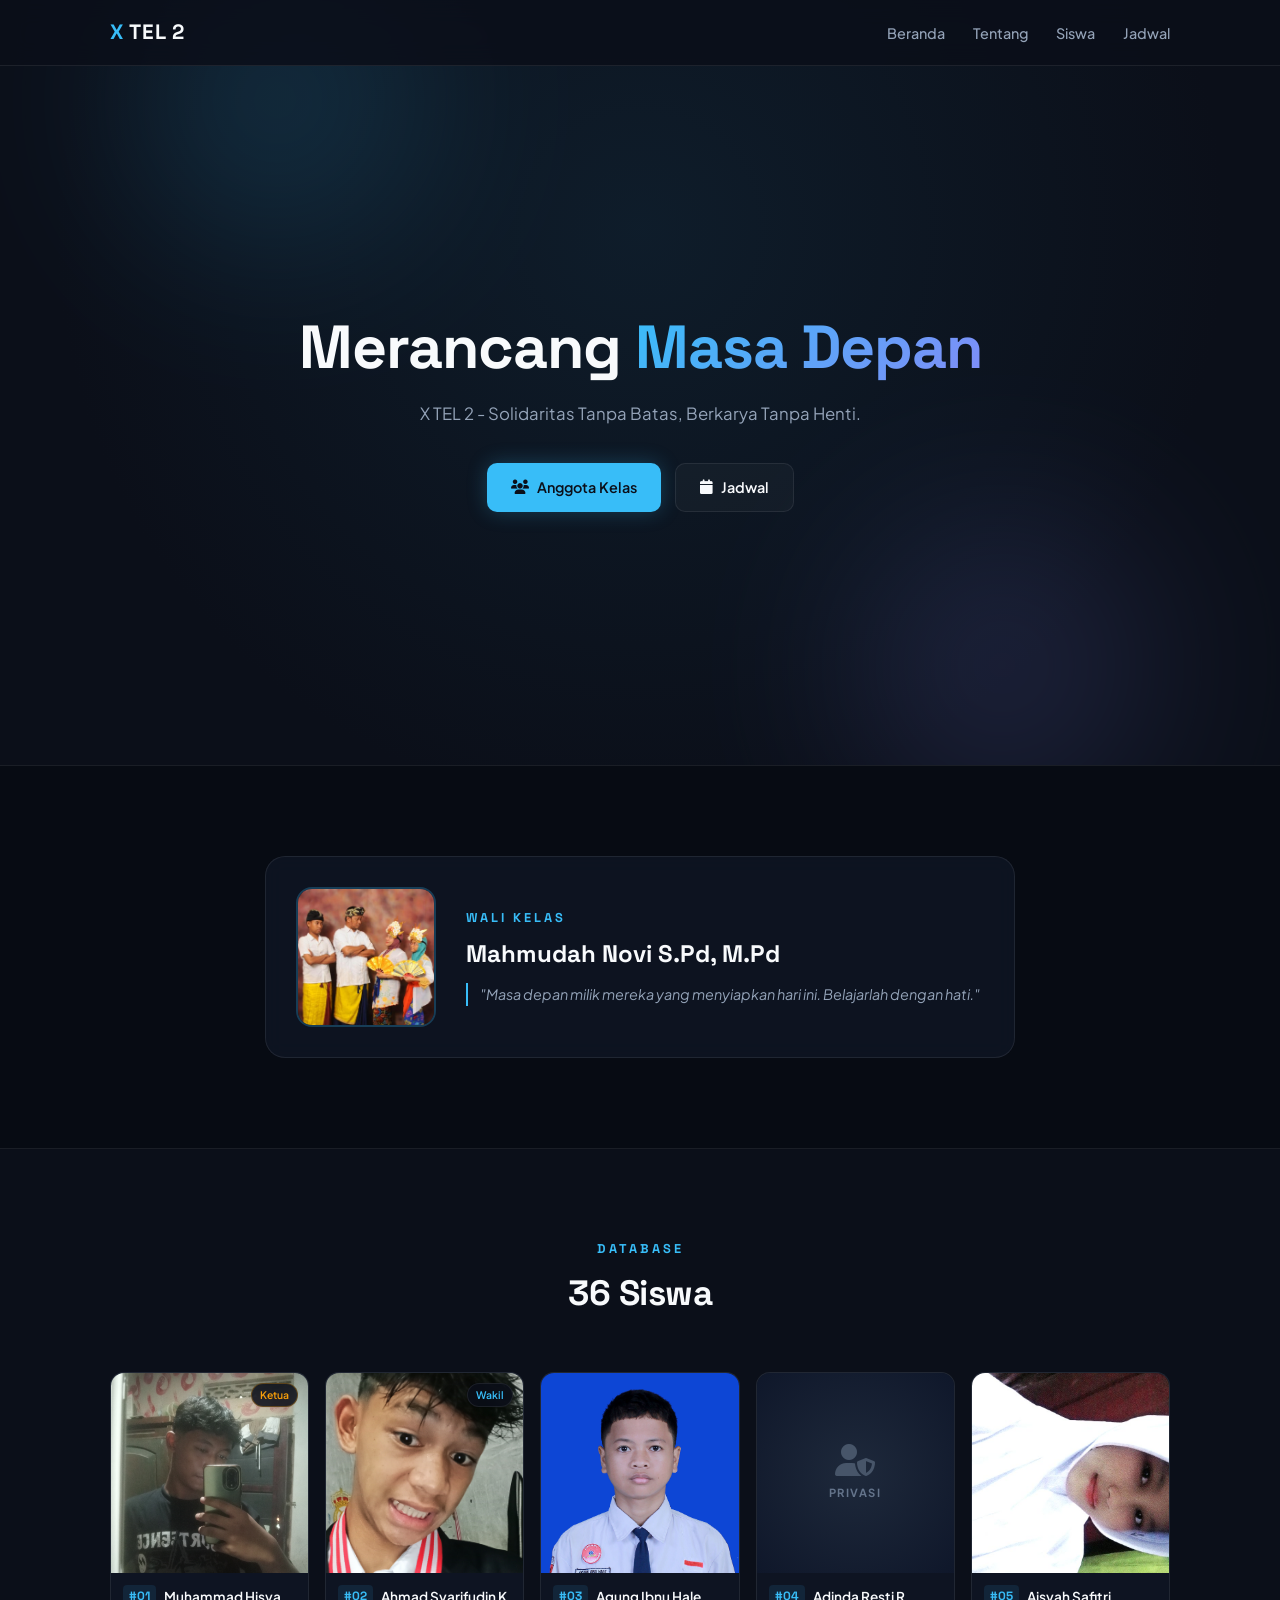
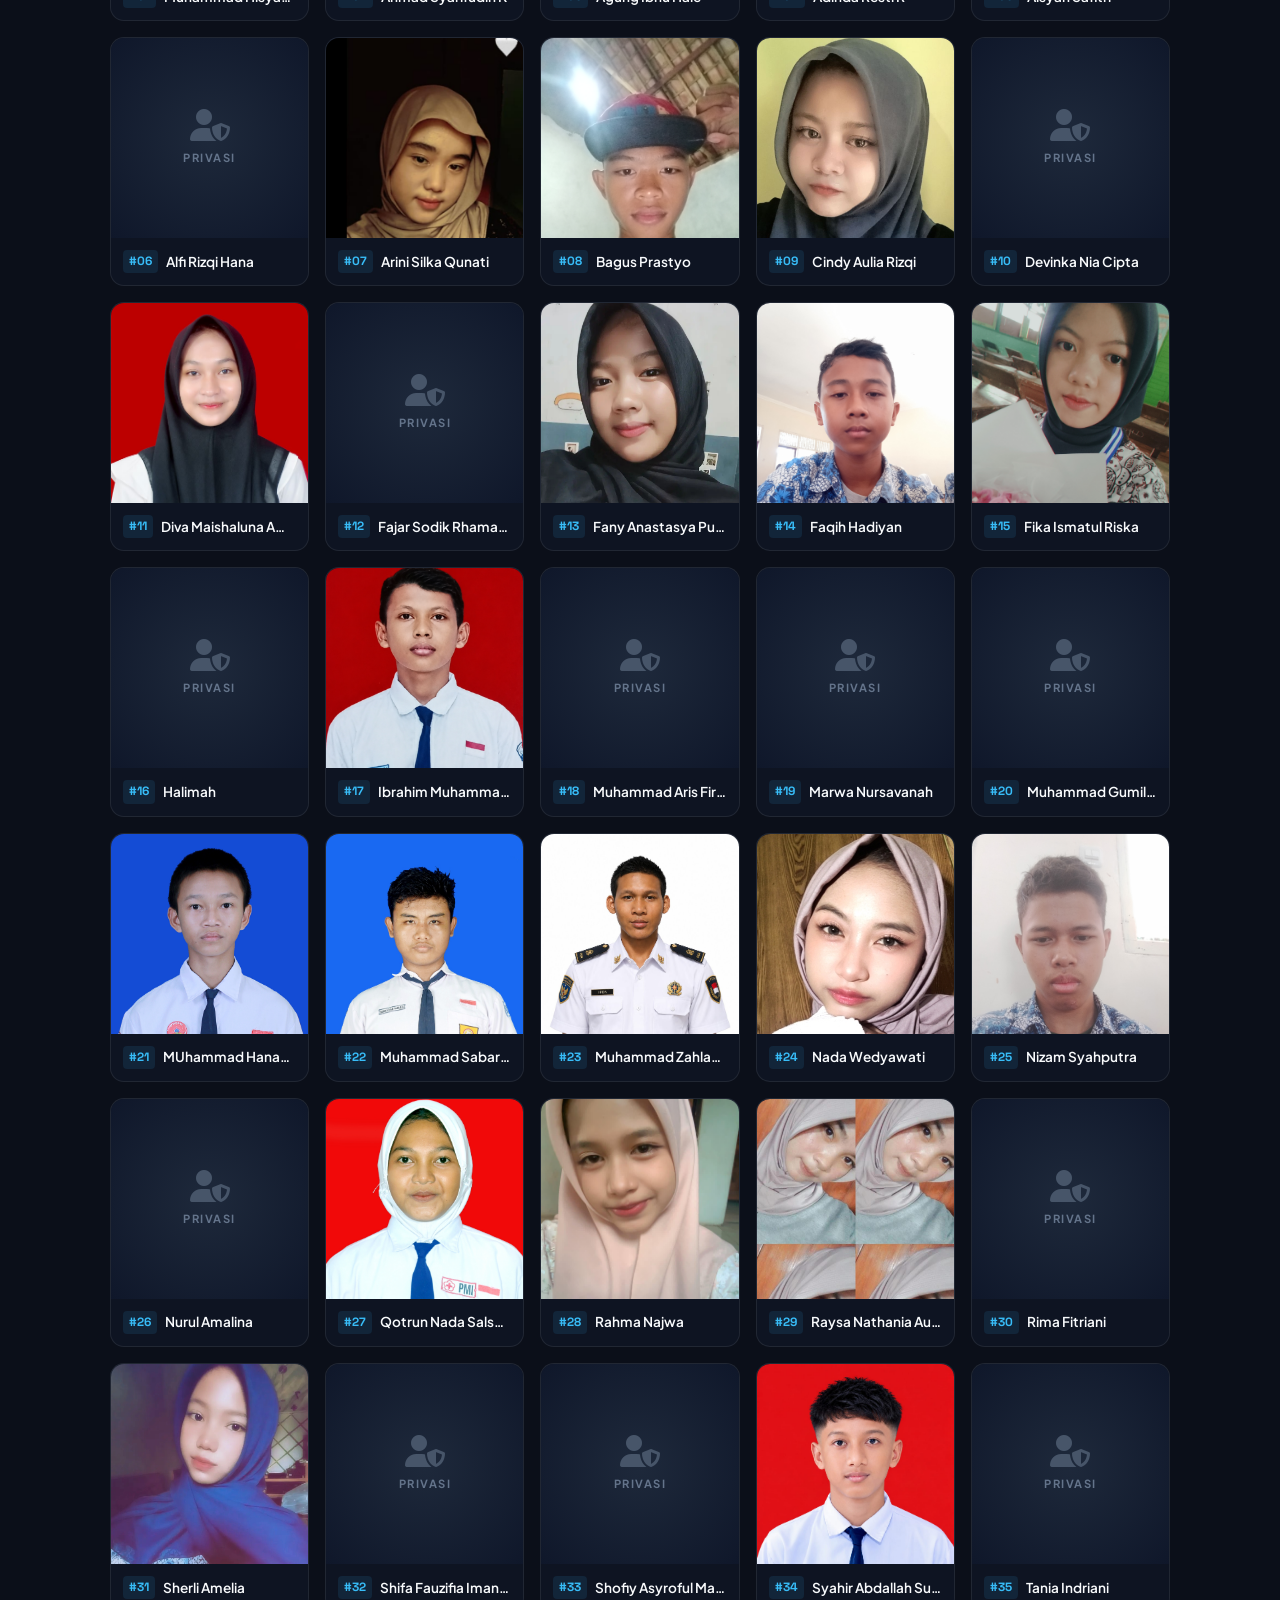
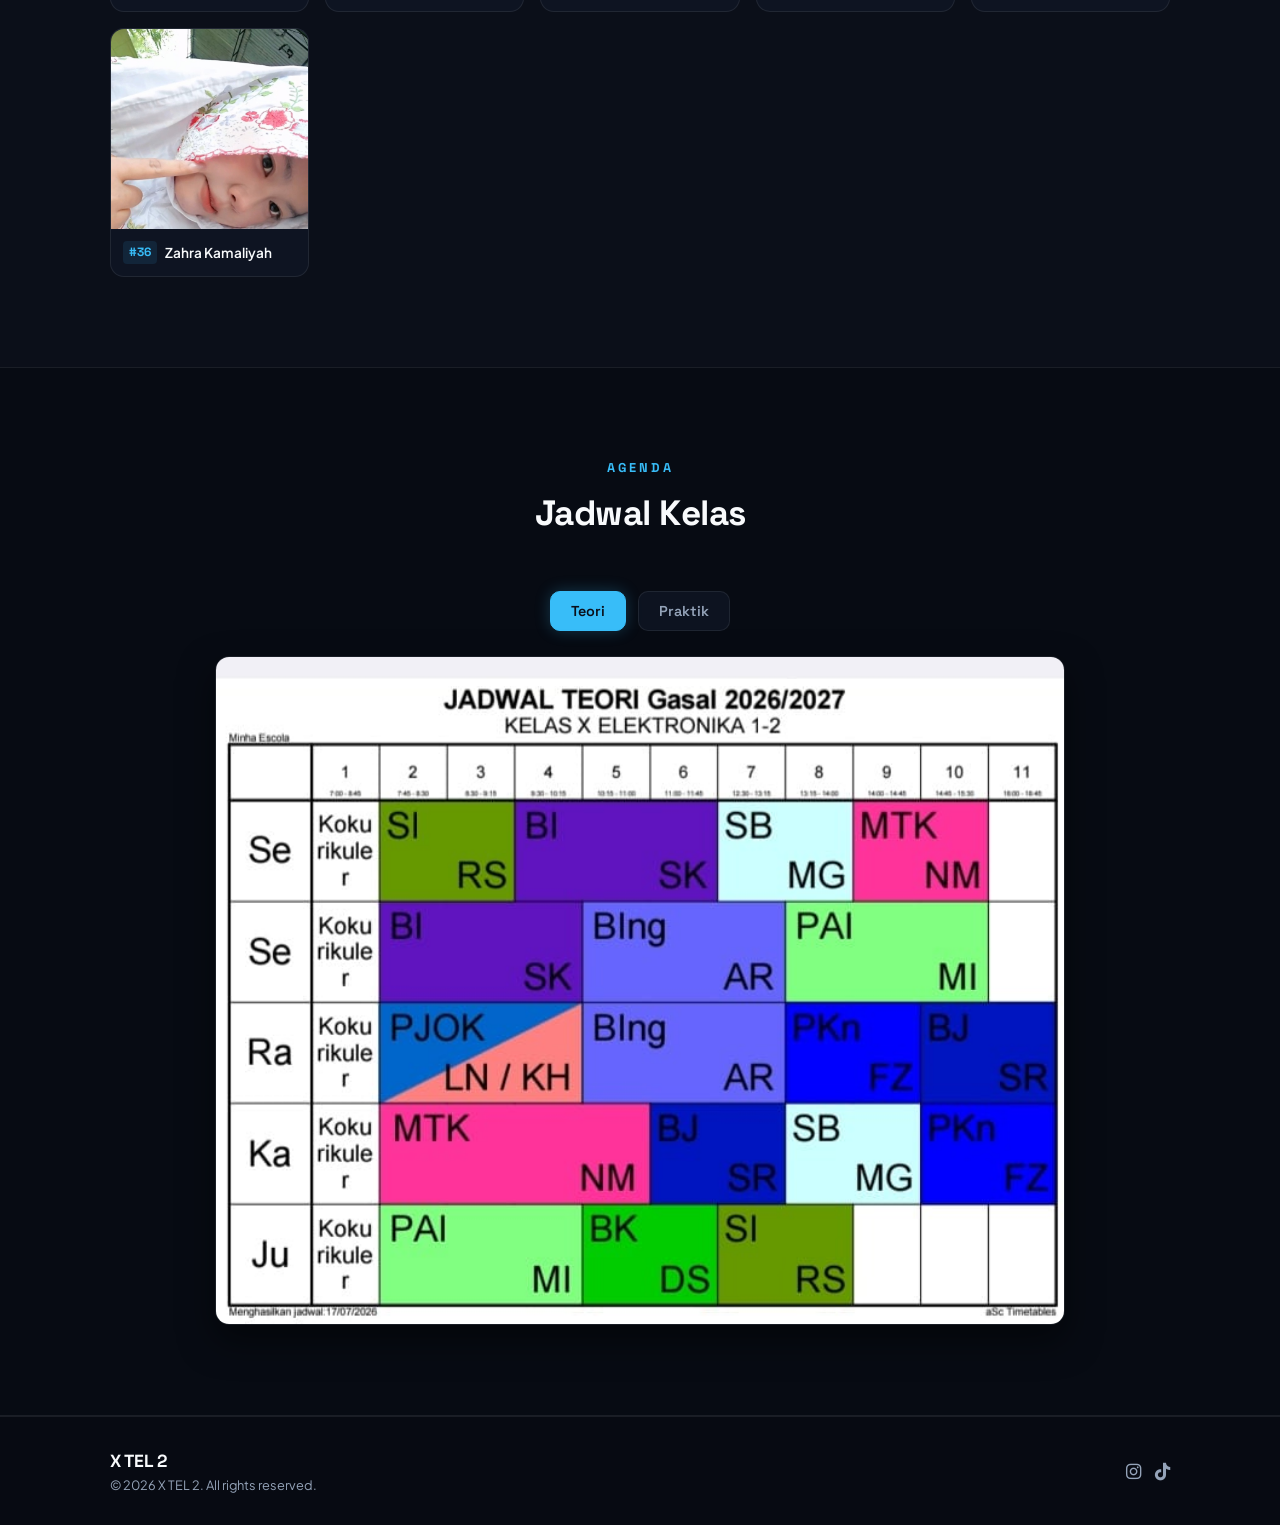
==== v2.html @ 26520047 "Add files via upload" ====
<!DOCTYPE html>
<html lang="id">
<head>
    <meta charset="UTF-8">
    <meta name="viewport" content="width=device-width, initial-scale=1.0">
    <title>X TEL 2 — Minimalist & Modern</title>
    
    <!-- Google Fonts -->
    <link rel="preconnect" href="https://fonts.googleapis.com">
    <link rel="preconnect" href="https://fonts.gstatic.com" crossorigin>
    <link href="https://fonts.googleapis.com/css2?family=Plus+Jakarta+Sans:wght@300;400;600;700&family=Space+Grotesk:wght@500;700&display=swap" rel="stylesheet">
    
    <!-- Font Awesome -->
    <link rel="stylesheet" href="https://cdnjs.cloudflare.com/ajax/libs/font-awesome/6.4.0/css/all.min.css">
    
    <link rel="stylesheet" href="style.css">
</head>
<body>

<!-- NAVBAR -->
<nav class="navbar">
    <div class="nav-container">
        <!-- Menggunakan tag span/div dengan id agar tidak bentrok dengan navigasi URL -->
        <div id="logoWish" class="nav-logo" style="cursor: pointer; display: inline-block;">
            <span class="logo-accent">X</span> TEL 2
        </div>
        <ul class="nav-menu">
            <li><a href="#home">Beranda</a></li>
            <li><a href="#about">Tentang</a></li>
            <li><a href="#students">Siswa</a></li>
            <li><a href="#schedule">Jadwal</a></li>
        </ul>
        <div class="hamburger">
            <span class="bar"></span>
            <span class="bar"></span>
            <span class="bar"></span>
        </div>
    </div>
</nav>

    <!-- HERO SECTION -->
<section id="home" class="hero">
    <!-- Elemen Bola Glow Background -->
    <div class="bg-glow glow-1"></div>
    <div class="bg-glow glow-2"></div>

    <div class="hero-content">
        <h1 class="hero-title">Merancang <span class="gradient-text">Masa Depan</span></h1>
        <p class="hero-subtitle">X TEL 2 - Solidaritas Tanpa Batas, Berkarya Tanpa Henti.</p>
        
        <div class="hero-buttons">
            <a href="#students" class="btn btn-primary"><i class="fa-solid fa-users"></i> Anggota Kelas</a>
            <a href="#schedule" class="btn btn-outline"><i class="fa-solid fa-calendar"></i> Jadwal</a>
        </div>
    </div>
</section>

    <!-- TENTANG / WALI KELAS -->
    <section id="about" class="section dark-bg">
        <div class="container">
            <div class="teacher-card minimalist">
                <div class="teacher-img">
                    <img src="bumah.jpg" alt="Wali Kelas">
                </div>
                <div class="teacher-info">
                    <span class="sub-title">Wali Kelas</span>
                    <h3>Mahmudah Novi S.Pd, M.Pd</h3>
                    <p class="teacher-quote">"Masa depan milik mereka yang menyiapkan hari ini. Belajarlah dengan hati."</p>
                </div>
            </div>
        </div>
    </section>

    <!-- ANGGOTA SISWA -->
    <section id="students" class="section">
        <div class="container">
            <div class="section-header">
                <span class="sub-title">Database</span>
                <h2 class="main-title">36 Siswa</h2>
            </div>

            <div class="students-grid">
                <!-- SISWA 01 -->
                <div class="student-card">
                    <div class="student-img-box">
                        <img src="21.jpg" alt="Muhammad Hisyam Arza">
                        <span class="role-tag leader">Ketua</span>
                    </div>
                    <div class="student-details">
                        <span class="student-no">#01</span>
                        <h4>Muhammad Hisyam Arza</h4>
                    </div>
                </div>

                <!-- SISWA 02 -->
                <div class="student-card">
                    <div class="student-img-box">
                        <img src="3.jpg" alt="Ahmad Syarifudin">
                        <span class="role-tag">Wakil</span>
                    </div>
                    <div class="student-details">
                        <span class="student-no">#02</span>
                        <h4>Ahmad Syarifudin K</h4>
                    </div>
                </div>

                <!-- SISWA 03 s/d 36 (Dibuat Lengkap untuk Kamu Tinggal Edit Nama/Foto) -->
                <div class="student-card"><div class="student-img-box"><img src="2.jpg" alt="Agung Ibnu Hale"></div><div class="student-details"><span class="student-no">#03</span><h4>Agung Ibnu Hale</h4></div></div>
                <div class="student-card"><div class="student-img-box privacy-box"><i class="fa-solid fa-user-shield privacy-icon"></i><span>PRIVASI</span></div><div class="student-details"><span class="student-no">#04</span><h4>Adinda Resti R</h4></div></div>
                <div class="student-card"><div class="student-img-box"><img src="4.jpg" alt="Siswa"></div><div class="student-details"><span class="student-no">#05</span><h4>Aisyah Safitri</h4></div></div>
                <div class="student-card"><div class="student-img-box privacy-box"><i class="fa-solid fa-user-shield privacy-icon"></i><span>PRIVASI</span></div><div class="student-details"><span class="student-no">#06</span><h4>Alfi Rizqi Hana</h4></div></div>
                <div class="student-card"><div class="student-img-box"><img src="6.jpg" alt="Siswa"></div><div class="student-details"><span class="student-no">#07</span><h4>Arini Silka Qunati</h4></div></div>
                <div class="student-card"><div class="student-img-box"><img src="7.jpg" alt="Siswa"></div><div class="student-details"><span class="student-no">#08</span><h4>Bagus Prastyo</h4></div></div>
                <div class="student-card"><div class="student-img-box"><img src="8.jpg" alt="Siswa"></div><div class="student-details"><span class="student-no">#09</span><h4>Cindy Aulia Rizqi</h4></div></div>
                <div class="student-card"><div class="student-img-box privacy-box"><i class="fa-solid fa-user-shield privacy-icon"></i><span>PRIVASI</span></div><div class="student-details"><span class="student-no">#10</span><h4>Devinka Nia Cipta</h4></div></div>
                
                <div class="student-card"><div class="student-img-box"><img src="10.jpg" alt="Siswa"></div><div class="student-details"><span class="student-no">#11</span><h4>Diva Maishaluna Amasi</h4></div></div>
                <div class="student-card"><div class="student-img-box privacy-box"><i class="fa-solid fa-user-shield privacy-icon"></i><span>PRIVASI</span></div><div class="student-details"><span class="student-no">#12</span><h4>Fajar Sodik Rhamadhani</h4></div></div>
                <div class="student-card"><div class="student-img-box"><img src="12.jpg" alt="Siswa"></div><div class="student-details"><span class="student-no">#13</span><h4>Fany Anastasya Putri</h4></div></div>
                <div class="student-card"><div class="student-img-box"><img src="13.jpg" alt="Siswa"></div><div class="student-details"><span class="student-no">#14</span><h4>Faqih Hadiyan</h4></div></div>
                <div class="student-card"><div class="student-img-box"><img src="14.jpg" alt="Siswa"></div><div class="student-details"><span class="student-no">#15</span><h4>Fika Ismatul Riska</h4></div></div>
                <div class="student-card"><div class="student-img-box privacy-box"><i class="fa-solid fa-user-shield privacy-icon"></i><span>PRIVASI</span></div><div class="student-details"><span class="student-no">#16</span><h4>Halimah</h4></div></div>
                <div class="student-card"><div class="student-img-box"><img src="16.png" alt="Siswa"></div><div class="student-details"><span class="student-no">#17</span><h4>Ibrahim Muhammad Attamimi</h4></div></div>
                <div class="student-card"><div class="student-img-box privacy-box"><i class="fa-solid fa-user-shield privacy-icon"></i><span>PRIVASI</span></div><div class="student-details"><span class="student-no">#18</span><h4>Muhammad Aris Firmansyah</h4></div></div>
                <div class="student-card"><div class="student-img-box privacy-box"><i class="fa-solid fa-user-shield privacy-icon"></i><span>PRIVASI</span></div><div class="student-details"><span class="student-no">#19</span><h4>Marwa Nursavanah</h4></div></div>
                <div class="student-card"><div class="student-img-box privacy-box"><i class="fa-solid fa-user-shield privacy-icon"></i><span>PRIVASI</span></div><div class="student-details"><span class="student-no">#20</span><h4>Muhammad Gumilang Alkhadavi</h4></div></div>

                <div class="student-card"><div class="student-img-box"><img src="20.jpg" alt="Siswa"></div><div class="student-details"><span class="student-no">#21</span><h4>MUhammad Hanan Firdaus</h4></div></div>
                <div class="student-card"><div class="student-img-box"><img src="22.jpg" alt="Siswa"></div><div class="student-details"><span class="student-no">#22</span><h4>Muhammad Sabar Firmansyah</h4></div></div>
                <div class="student-card"><div class="student-img-box"><img src="23.jpg" alt="Siswa"></div><div class="student-details"><span class="student-no">#23</span><h4>Muhammad Zahlan Fairuz Akrom</h4></div></div>
                <div class="student-card"><div class="student-img-box"><img src="24.jpg" alt="Siswa"></div><div class="student-details"><span class="student-no">#24</span><h4>Nada Wedyawati</h4></div></div>
                <div class="student-card"><div class="student-img-box"><img src="25.jpg" alt="Siswa"></div><div class="student-details"><span class="student-no">#25</span><h4>Nizam Syahputra</h4></div></div>
                <div class="student-card"><div class="student-img-box privacy-box"><i class="fa-solid fa-user-shield privacy-icon"></i><span>PRIVASI</span></div><div class="student-details"><span class="student-no">#26</span><h4>Nurul Amalina</h4></div></div>
                <div class="student-card"><div class="student-img-box"><img src="27.jpg" alt="Siswa"></div><div class="student-details"><span class="student-no">#27</span><h4>Qotrun Nada Salsabila</h4></div></div>
                <div class="student-card"><div class="student-img-box"><img src="28.jpg" alt="Siswa"></div><div class="student-details"><span class="student-no">#28</span><h4>Rahma Najwa</h4></div></div>
                <div class="student-card"><div class="student-img-box"><img src="29.jpg" alt="Siswa"></div><div class="student-details"><span class="student-no">#29</span><h4>Raysa Nathania Aurora</h4></div></div>
                <div class="student-card"><div class="student-img-box privacy-box"><i class="fa-solid fa-user-shield privacy-icon"></i><span>PRIVASI</span></div><div class="student-details"><span class="student-no">#30</span><h4>Rima Fitriani</h4></div></div>

                <div class="student-card"><div class="student-img-box"><img src="31.jpg" alt="Siswa"></div><div class="student-details"><span class="student-no">#31</span><h4>Sherli Amelia</h4></div></div>
                <div class="student-card"><div class="student-img-box privacy-box"><i class="fa-solid fa-user-shield privacy-icon"></i><span>PRIVASI</span></div><div class="student-details"><span class="student-no">#32</span><h4>Shifa Fauzifia Imanda</h4></div></div>
                <div class="student-card"><div class="student-img-box privacy-box"><i class="fa-solid fa-user-shield privacy-icon"></i><span>PRIVASI</span></div><div class="student-details"><span class="student-no">#33</span><h4>Shofiy Asyroful Maulana</h4></div></div>
                <div class="student-card"><div class="student-img-box"><img src="34.jpg" alt="Siswa"></div><div class="student-details"><span class="student-no">#34</span><h4>Syahir Abdallah Surur</h4></div></div>
                <div class="student-card"><div class="student-img-box privacy-box"><i class="fa-solid fa-user-shield privacy-icon"></i><span>PRIVASI</span></div><div class="student-details"><span class="student-no">#35</span><h4>Tania Indriani</h4></div></div>
                <div class="student-card"><div class="student-img-box"><img src="36.jpg" alt="Siswa"></div><div class="student-details"><span class="student-no">#36</span><h4>Zahra Kamaliyah</h4></div></div>

            </div>
        </div>
    </section>

    <!-- JADWAL PELAJARAN (GAMBAR) -->
    <section id="schedule" class="section dark-bg">
        <div class="container">
            <div class="section-header">
                <span class="sub-title">Agenda</span>
                <h2 class="main-title">Jadwal Kelas</h2>
            </div>

            <!-- Tab Tombol -->
            <div class="schedule-tabs">
                <button class="tab-btn active" onclick="openSchedule(event, 'teori')">Teori</button>
                <button class="tab-btn" onclick="openSchedule(event, 'praktik')">Praktik</button>
            </div>

            <!-- Isi Jadwal Gambar -->
            <div class="schedule-content">
                <div id="teori" class="tab-content active">
                    <img src="teori.jpg" alt="Jadwal Teori" class="schedule-img">
                </div>
                <div id="praktik" class="tab-content">
                    <img src="praktik.jpg" alt="Jadwal Praktik" class="schedule-img">
                </div>
            </div>
        </div>
    </section>

    <!-- FOOTER -->
    <footer class="footer">
        <div class="container footer-content">
            <div class="footer-brand">
                <h3>X TEL 2</h3>
                <p>© 2026 X TEL 2. All rights reserved.</p>
            </div>
            <div class="footer-socials">
                <a href="#"><i class="fa-brands fa-instagram"></i></a>
                <a href="#"><i class="fa-brands fa-tiktok"></i></a>
            </div>
        </div>
    </footer>

    <!-- MODAL FOTO -->
    <div id="imageModal" class="modal">
        <span class="modal-close">&times;</span>
        <img class="modal-content" id="imgFull">
        <div id="modalCaption"></div>
    </div>

    <script src="script.js"></script>
</body>
</html>
---- style.css ----
/* ==========================================
   1. RESET & VARIABLE SYSTEM (MINIMALIST DARK)
   ========================================== */
:root {
    --bg-dark: #0b0f19;
    --bg-card: rgba(17, 24, 39, 0.7);
    --bg-card-hover: rgba(30, 41, 59, 0.85);
    --primary: #38bdf8;
    --primary-glow: rgba(56, 189, 248, 0.25);
    --accent: #818cf8;
    --gold: #f59e0b;
    --text-main: #f8fafc;
    --text-sub: #94a3b8;
    --border: rgba(255, 255, 255, 0.08);
    --border-hover: rgba(56, 189, 248, 0.3);
    --font-heading: 'Space Grotesk', sans-serif;
    --font-body: 'Plus Jakarta Sans', sans-serif;
    --transition: all 0.3s cubic-bezier(0.4, 0, 0.2, 1);
}

* {
    margin: 0;
    padding: 0;
    box-sizing: border-box;
    scroll-behavior: smooth;
}

body {
    background-color: var(--bg-dark);
    color: var(--text-main);
    font-family: var(--font-body);
    line-height: 1.6;
    overflow-x: hidden;
}

/* Custom Scrollbar */
::-webkit-scrollbar {
    width: 6px;
}
::-webkit-scrollbar-track {
    background: var(--bg-dark);
}
::-webkit-scrollbar-thumb {
    background: #1e293b;
    border-radius: 3px;
}
::-webkit-scrollbar-thumb:hover {
    background: var(--primary);
}

.container {
    max-width: 1100px;
    margin: 0 auto;
    padding: 0 20px;
}

.section {
    padding: 90px 0;
    position: relative;
}

.dark-bg {
    background-color: rgba(5, 8, 15, 0.5);
    border-top: 1px solid var(--border);
    border-bottom: 1px solid var(--border);
}

/* Header Section */
.section-header {
    text-align: center;
    margin-bottom: 50px;
}

.sub-title {
    font-family: var(--font-heading);
    font-size: 0.8rem;
    font-weight: 700;
    letter-spacing: 3px;
    color: var(--primary);
    text-transform: uppercase;
    display: block;
    margin-bottom: 6px;
}

.main-title {
    font-family: var(--font-heading);
    font-size: 2.2rem;
    font-weight: 700;
    color: var(--text-main);
    letter-spacing: -0.5px;
}

/* ==========================================
   2. NAVBAR
   ========================================== */
.navbar {
    position: fixed;
    top: 0;
    left: 0;
    width: 100%;
    z-index: 1000;
    background: rgba(11, 15, 25, 0.85);
    backdrop-filter: blur(12px);
    -webkit-backdrop-filter: blur(12px);
    border-bottom: 1px solid var(--border);
    transition: var(--transition);
}

.nav-container {
    max-width: 1100px;
    margin: 0 auto;
    padding: 16px 20px;
    display: flex;
    justify-content: space-between;
    align-items: center;
}

.nav-logo {
    font-family: var(--font-heading);
    font-size: 1.3rem;
    font-weight: 700;
    color: var(--text-main);
    text-decoration: none;
    letter-spacing: 1px;
}

.logo-accent {
    color: var(--primary);
}

.nav-menu {
    display: flex;
    list-style: none;
    gap: 28px;
}

.nav-menu a {
    color: var(--text-sub);
    text-decoration: none;
    font-size: 0.9rem;
    font-weight: 500;
    transition: var(--transition);
}

.nav-menu a:hover {
    color: var(--primary);
}

.hamburger {
    display: none;
    cursor: pointer;
}

.bar {
    display: block;
    width: 22px;
    height: 2px;
    margin: 5px auto;
    transition: var(--transition);
    background-color: var(--text-main);
    border-radius: 2px;
}

/* ==========================================
   3. HERO SECTION
   ========================================== */
.hero {
    min-height: 85vh;
    display: flex;
    align-items: center;
    justify-content: center;
    padding: 120px 20px 60px;
    background: radial-gradient(circle at 50% 30%, rgba(56, 189, 248, 0.08) 0%, rgba(11, 15, 25, 1) 70%);
}

.hero-content {
    max-width: 750px;
    text-align: center;
}

.hero-title {
    font-family: var(--font-heading);
    font-size: clamp(2.2rem, 5vw, 3.8rem);
    font-weight: 700;
    line-height: 1.15;
    margin-bottom: 18px;
    letter-spacing: -1px;
}

.gradient-text {
    background: linear-gradient(135deg, var(--primary) 0%, var(--accent) 100%);
    -webkit-background-clip: text;
    -webkit-text-fill-color: transparent;
}

.hero-subtitle {
    font-size: 1.05rem;
    color: var(--text-sub);
    margin-bottom: 35px;
    font-weight: 400;
}

.hero-buttons {
    display: flex;
    gap: 14px;
    justify-content: center;
}

.btn {
    padding: 12px 24px;
    border-radius: 10px;
    font-weight: 600;
    font-size: 0.9rem;
    text-decoration: none;
    display: inline-flex;
    align-items: center;
    gap: 8px;
    transition: var(--transition);
}

.btn-primary {
    background: var(--primary);
    color: #0b0f19;
    box-shadow: 0 0 20px var(--primary-glow);
}

.btn-primary:hover {
    transform: translateY(-2px);
    box-shadow: 0 0 28px var(--primary-glow);
}

.btn-outline {
    background: rgba(255, 255, 255, 0.03);
    color: var(--text-main);
    border: 1px solid var(--border);
}

.btn-outline:hover {
    background: rgba(255, 255, 255, 0.08);
    border-color: rgba(255, 255, 255, 0.2);
    transform: translateY(-2px);
}

/* ==========================================
   4. WALI KELAS CARD
   ========================================== */
.teacher-card.minimalist {
    background: var(--bg-card);
    border: 1px solid var(--border);
    border-radius: 20px;
    padding: 30px;
    display: flex;
    align-items: center;
    gap: 30px;
    max-width: 750px;
    margin: 0 auto;
    backdrop-filter: blur(10px);
}

.teacher-img {
    width: 140px;
    height: 140px;
    border-radius: 16px;
    overflow: hidden;
    flex-shrink: 0;
    border: 2px solid var(--primary-glow);
}

.teacher-img img {
    width: 100%;
    height: 100%;
    object-fit: cover;
    object-position: center top;
}

.teacher-info h3 {
    font-family: var(--font-heading);
    font-size: 1.5rem;
    margin: 4px 0 10px;
}

.teacher-quote {
    font-style: italic;
    color: var(--text-sub);
    font-size: 0.9rem;
    border-left: 2px solid var(--primary);
    padding-left: 12px;
}

/* ==========================================
   5. DATABASE SISWA (FOKUS WAJAH AUTOMATIS)
   ========================================== */
.students-grid {
    display: grid;
    grid-template-columns: repeat(auto-fill, minmax(180px, 1fr));
    gap: 16px;
}

.student-card {
    background: var(--bg-card);
    border: 1px solid var(--border);
    border-radius: 14px;
    overflow: hidden;
    transition: var(--transition);
}

.student-card:hover {
    transform: translateY(-4px);
    border-color: var(--border-hover);
    background: var(--bg-card-hover);
    box-shadow: 0 10px 25px rgba(0, 0, 0, 0.4);
}

.student-img-box {
    width: 100%;
    height: 200px;
    position: relative;
    background: #111726;
    overflow: hidden;
}

/* Deteksi/Fokus Wajah Otomatis (Trik CSS Position) */
.student-img-box img {
    width: 100%;
    height: 100%;
    object-fit: cover;
    object-position: center 20%; /* Memfokuskan potongan ke area wajah/kepala */
    transition: transform 0.4s ease;
    cursor: pointer;
}

.student-card:hover .student-img-box img {
    transform: scale(1.05);
}

/* Mode Privasi */
.student-img-box.privacy-box {
    display: flex;
    flex-direction: column;
    align-items: center;
    justify-content: center;
    gap: 8px;
    background: radial-gradient(circle, #1e293b 0%, #0f172a 100%);
    color: var(--text-sub);
}

.student-img-box.privacy-box i {
    font-size: 2rem;
    color: #475569;
}

.student-img-box.privacy-box span {
    font-size: 0.7rem;
    font-weight: 700;
    letter-spacing: 1.5px;
    color: #64748b;
}

/* Role Tag */
.role-tag {
    position: absolute;
    top: 10px;
    right: 10px;
    background: rgba(11, 15, 25, 0.85);
    border: 1px solid var(--border);
    backdrop-filter: blur(6px);
    padding: 3px 8px;
    border-radius: 12px;
    font-size: 0.65rem;
    font-weight: 600;
    color: var(--primary);
}

.role-tag.leader {
    color: var(--gold);
    border-color: rgba(245, 158, 11, 0.3);
}

.student-details {
    padding: 12px;
    display: flex;
    align-items: center;
    gap: 8px;
}

.student-no {
    font-family: var(--font-heading);
    font-size: 0.75rem;
    font-weight: 700;
    color: var(--primary);
    background: rgba(56, 189, 248, 0.1);
    padding: 2px 6px;
    border-radius: 4px;
}

.student-details h4 {
    font-size: 0.85rem;
    font-weight: 600;
    color: var(--text-main);
    white-space: nowrap;
    overflow: hidden;
    text-overflow: ellipsis;
}

/* ==========================================
   6. JADWAL KELAS (REVISI FOTO HARI/PELAJARAN)
   ========================================== */
.schedule-tabs {
    display: flex;
    justify-content: center;
    gap: 12px;
    margin-bottom: 25px;
}

.tab-btn {
    background: var(--bg-card);
    border: 1px solid var(--border);
    color: var(--text-sub);
    padding: 10px 20px;
    border-radius: 10px;
    font-family: var(--font-heading);
    font-weight: 600;
    font-size: 0.9rem;
    cursor: pointer;
    transition: var(--transition);
}

.tab-btn:hover, .tab-btn.active {
    background: var(--primary);
    color: #0b0f19;
    border-color: var(--primary);
    box-shadow: 0 0 15px var(--primary-glow);
}

.tab-content {
    display: none;
    justify-content: center;
}

.tab-content.active {
    display: flex;
}

/* Gambar Jadwal Responsif & Rapi */
.schedule-img {
    width: 100%;
    max-width: 850px;
    border-radius: 14px;
    border: 1px solid var(--border);
    box-shadow: 0 15px 35px rgba(0, 0, 0, 0.5);
    cursor: pointer;
    transition: transform 0.3s ease;
    object-fit: contain;
}

.schedule-img:hover {
    transform: scale(1.01);
}

/* ==========================================
   7. FOOTER
   ========================================== */
.footer {
    padding: 30px 0;
    border-top: 1px solid var(--border);
    background: #070a12;
}

.footer-content {
    display: flex;
    justify-content: space-between;
    align-items: center;
    flex-wrap: wrap;
    gap: 15px;
}

.footer-brand h3 {
    font-family: var(--font-heading);
    color: var(--text-main);
    font-size: 1.1rem;
}

.footer-brand p {
    font-size: 0.8rem;
    color: var(--text-sub);
}

.footer-socials {
    display: flex;
    gap: 14px;
}

.footer-socials a {
    color: var(--text-sub);
    font-size: 1.1rem;
    transition: var(--transition);
}

.footer-socials a:hover {
    color: var(--primary);
}

/* ==========================================
   8. MODAL / LIGHTBOX POPUP (APP-STYLE SMOOTH ZOOM)
   ========================================== */
.modal {
    display: flex; /* Gunakan flex secara default tapi kontrol via opacity & pointer-events */
    position: fixed;
    z-index: 2000;
    left: 0;
    top: 0;
    width: 100%;
    height: 100%;
    background-color: rgba(11, 15, 25, 0);
    backdrop-filter: blur(0px);
    -webkit-backdrop-filter: blur(0px);
    align-items: center;
    justify-content: center;
    flex-direction: column;
    opacity: 0;
    pointer-events: none; /* Biar gak menghalangi klik pas tersembunyi */
    transition: background-color 0.4s cubic-bezier(0.16, 1, 0.3, 1),
                backdrop-filter 0.4s cubic-bezier(0.16, 1, 0.3, 1),
                opacity 0.3s ease;
}

/* Ketiak Modal Aktif/Muncung */
.modal.show {
    opacity: 1;
    pointer-events: auto;
    background-color: rgba(11, 15, 25, 0.88);
    backdrop-filter: blur(12px);
    -webkit-backdrop-filter: blur(12px);
}

/* Gambar Modal dengan Animasi Zoom Ala Aplikasi */
.modal-content {
    max-width: 90%;
    max-height: 80vh;
    border-radius: 16px;
    border: 1px solid var(--border);
    object-fit: contain;
    box-shadow: 0 25px 50px -12px rgba(0, 0, 0, 0.7);
    
    /* Efek Animasi Membesar (Scale Up) */
    transform: scale(0.7) translateY(20px);
    opacity: 0;
    transition: transform 0.4s cubic-bezier(0.16, 1, 0.3, 1),
                opacity 0.3s ease;
}

/* Saat Modal Tampil, Gambar Membesar Halus ke Ukuran Normal */
.modal.show .modal-content {
    transform: scale(1) translateY(0);
    opacity: 1;
}

/* Teks Keterangan Foto */
#modalCaption {
    margin-top: 16px;
    text-align: center;
    color: var(--text-main);
    font-family: var(--font-heading);
    font-size: 0.95rem;
    opacity: 0;
    transform: translateY(10px);
    transition: transform 0.4s cubic-bezier(0.16, 1, 0.3, 1) 0.1s,
                opacity 0.3s ease 0.1s;
}

.modal.show #modalCaption {
    opacity: 1;
    transform: translateY(0);
}

/* Tombol Close 'X' */
.modal-close {
    position: absolute;
    top: 20px;
    right: 25px;
    color: var(--text-sub);
    font-size: 32px;
    cursor: pointer;
    transition: var(--transition);
    z-index: 2001;
}

.modal-close:hover {
    color: var(--primary);
    transform: scale(1.1);
}

/* ==========================================
   9. RESPONSIVE MOBILE
   ========================================== */
@media (max-width: 768px) {
    .hamburger {
        display: block;
    }

    .nav-menu {
        position: fixed;
        left: -100%;
        top: 60px;
        flex-direction: column;
        background-color: var(--bg-dark);
        width: 100%;
        text-align: center;
        padding: 25px 0;
        transition: 0.3s;
        border-bottom: 1px solid var(--border);
    }

    .nav-menu.active {
        left: 0;
    }

    .teacher-card.minimalist {
        flex-direction: column;
        text-align: center;
        padding: 20px;
    }

    .teacher-quote {
        border-left: none;
        border-top: 2px solid var(--primary);
        padding-left: 0;
        padding-top: 10px;
        margin-top: 10px;
    }

    .students-grid {
        grid-template-columns: repeat(2, 1fr); /* 2 Kolom pas buat layar HP */
        gap: 12px;
    }

    .student-img-box {
        height: 170px;
    }
}

/* ==========================================
   ANIMASI MODERN & AESTHETIC (NON-ALAY)
   ========================================== */

/* 1. Ambient Glow Background Bergerak di Beranda */
.hero {
    position: relative;
    overflow: hidden;
}

.bg-glow {
    position: absolute;
    width: 300px;
    height: 300px;
    border-radius: 50%;
    filter: blur(90px);
    opacity: 0.15;
    z-index: 0;
    pointer-events: none;
    animation: floatGlow 10s infinite alternate ease-in-out;
}

.glow-1 {
    background: var(--primary);
    top: -50px;
    left: 10%;
}

.glow-2 {
    background: var(--accent);
    bottom: -50px;
    right: 10%;
    animation-delay: -5s;
}

@keyframes floatGlow {
    0% {
        transform: translate(0, 0) scale(1);
    }
    100% {
        transform: translate(30px, 40px) scale(1.15);
    }
}

.hero-content {
    position: relative;
    z-index: 1;
}

/* 2. Animasi Pulsing pada Kartu Profil Privasi */
.privacy-box {
    position: relative;
    overflow: hidden;
}

.privacy-icon {
    animation: shieldPulse 3s infinite ease-in-out;
}

@keyframes shieldPulse {
    0%, 100% {
        transform: scale(1);
        color: #475569;
    }
    50% {
        transform: scale(1.08);
        color: var(--primary);
    }
}

/* Shimmer Light Efek Menyapu di Kartu Privasi */
.privacy-box::after {
    content: '';
    position: absolute;
    top: -50%;
    left: -150%;
    width: 100%;
    height: 200%;
    background: linear-gradient(
        60deg,
        transparent,
        rgba(255, 255, 255, 0.05),
        transparent
    );
    transform: rotate(25deg);
    animation: sweepShimmer 6s infinite;
}

@keyframes sweepShimmer {
    0% { left: -150%; }
    30%, 100% { left: 150%; }
}

/* 3. Smooth Entrance / Fade-in saat Halaman Dimuat */
.hero-title, .hero-subtitle, .hero-buttons {
    animation: fadeInUp 0.8s ease forwards;
}

.hero-subtitle { animation-delay: 0.2s; }
.hero-buttons { animation-delay: 0.4s; }

@keyframes fadeInUp {
    from {
        opacity: 0;
        transform: translateY(20px);
    }
    to {
        opacity: 1;
        transform: translateY(0);
    }
}
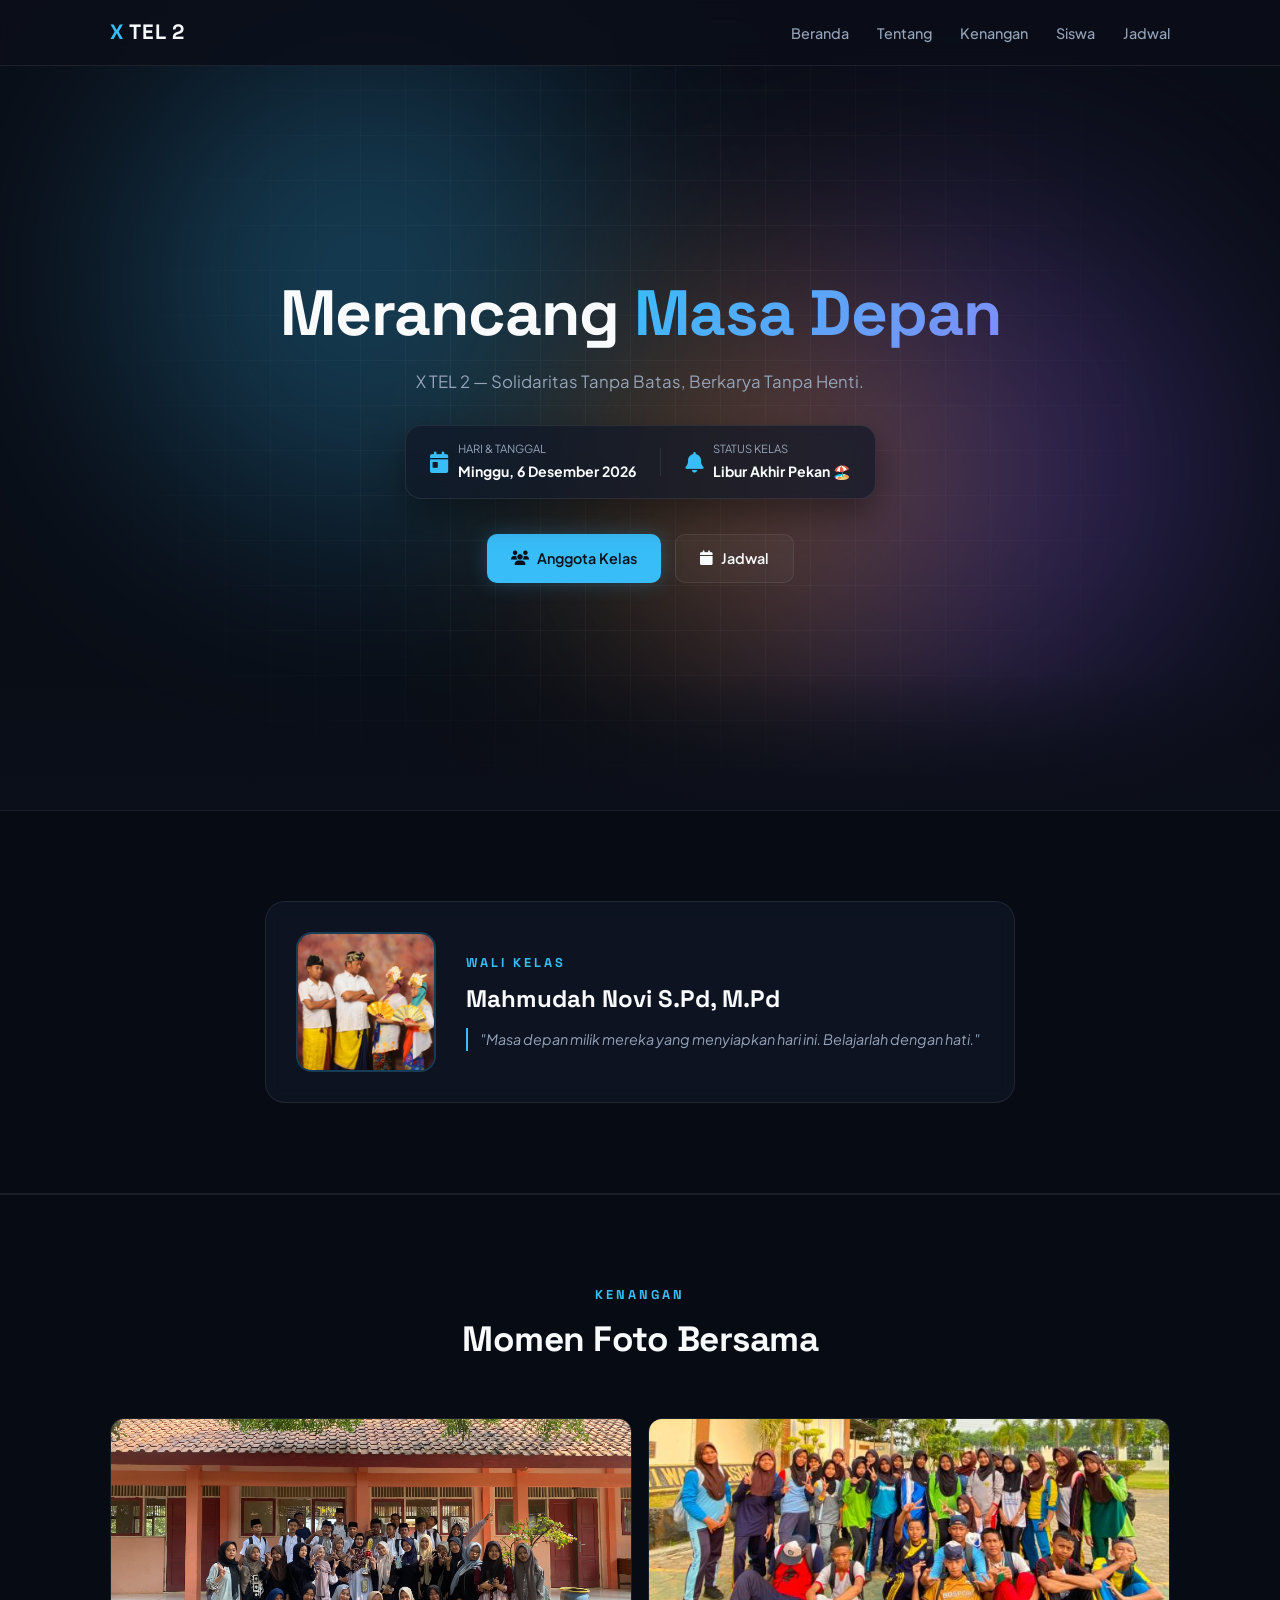
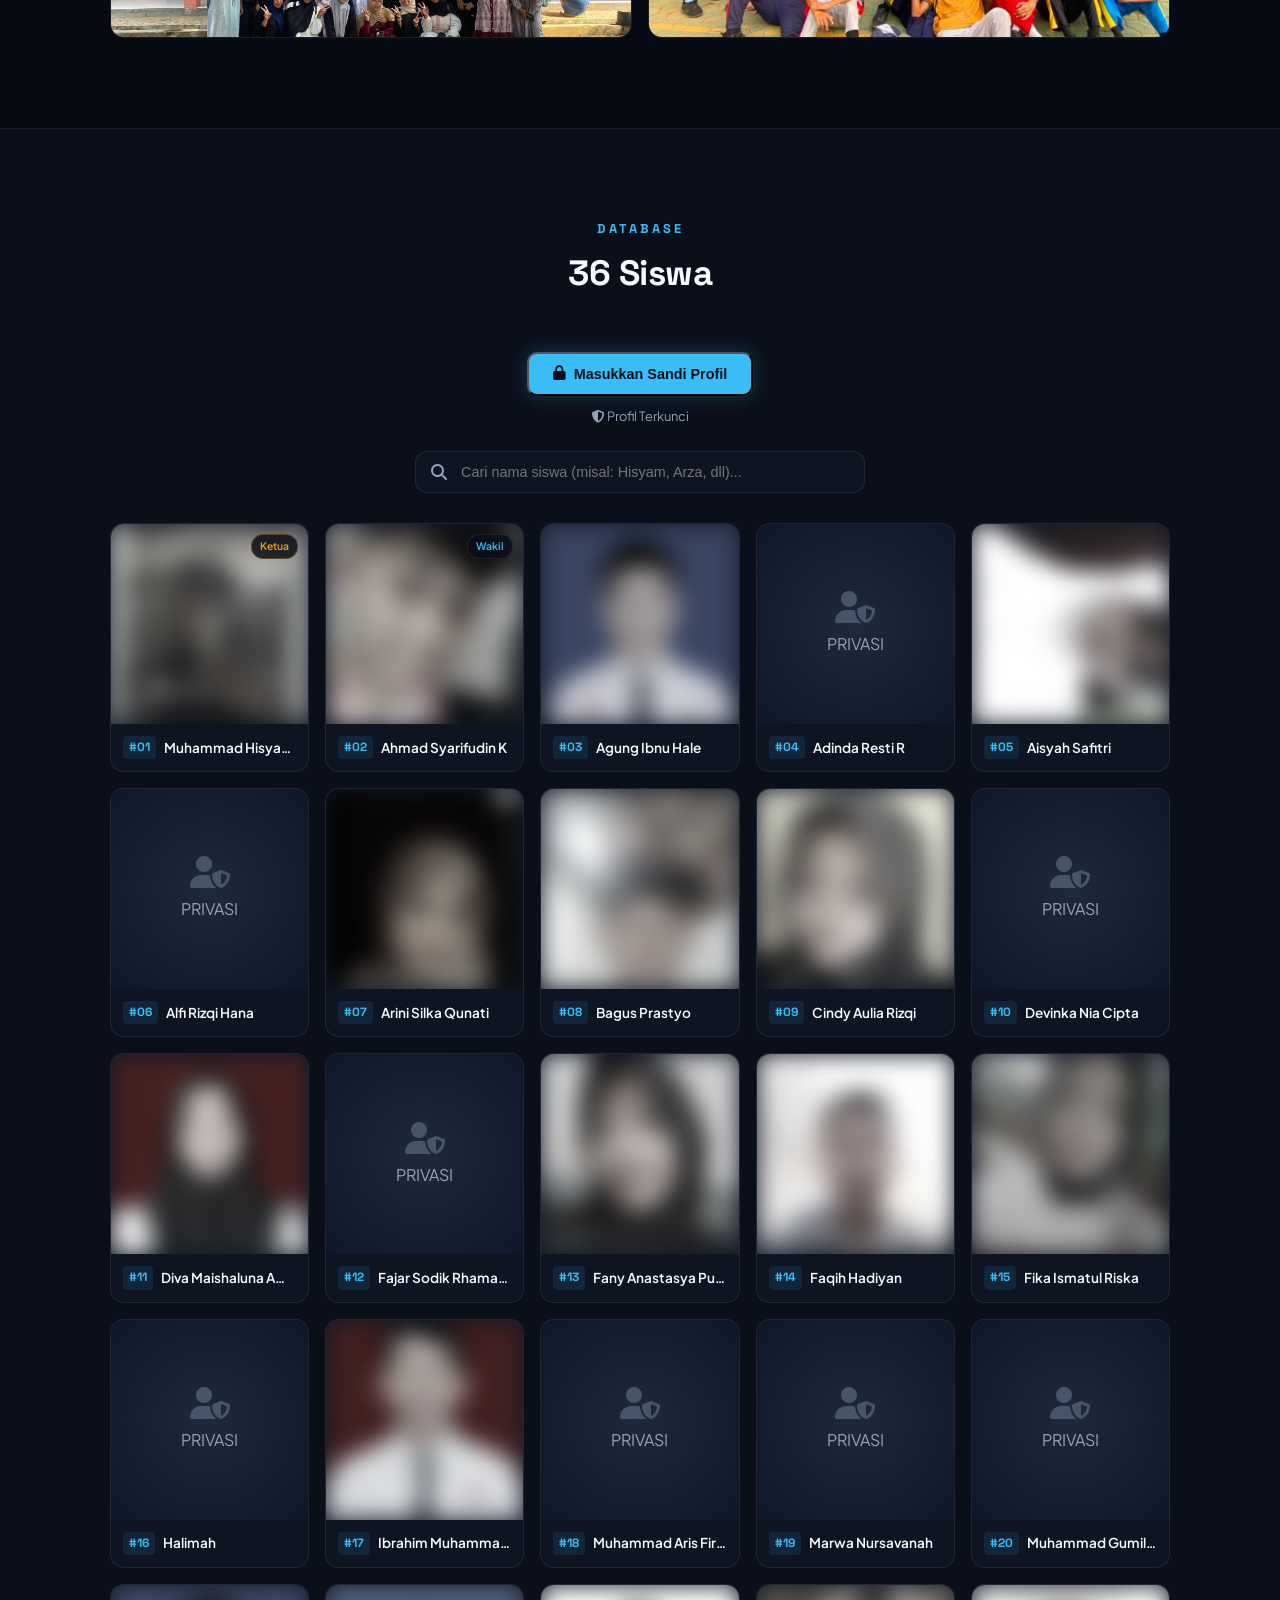
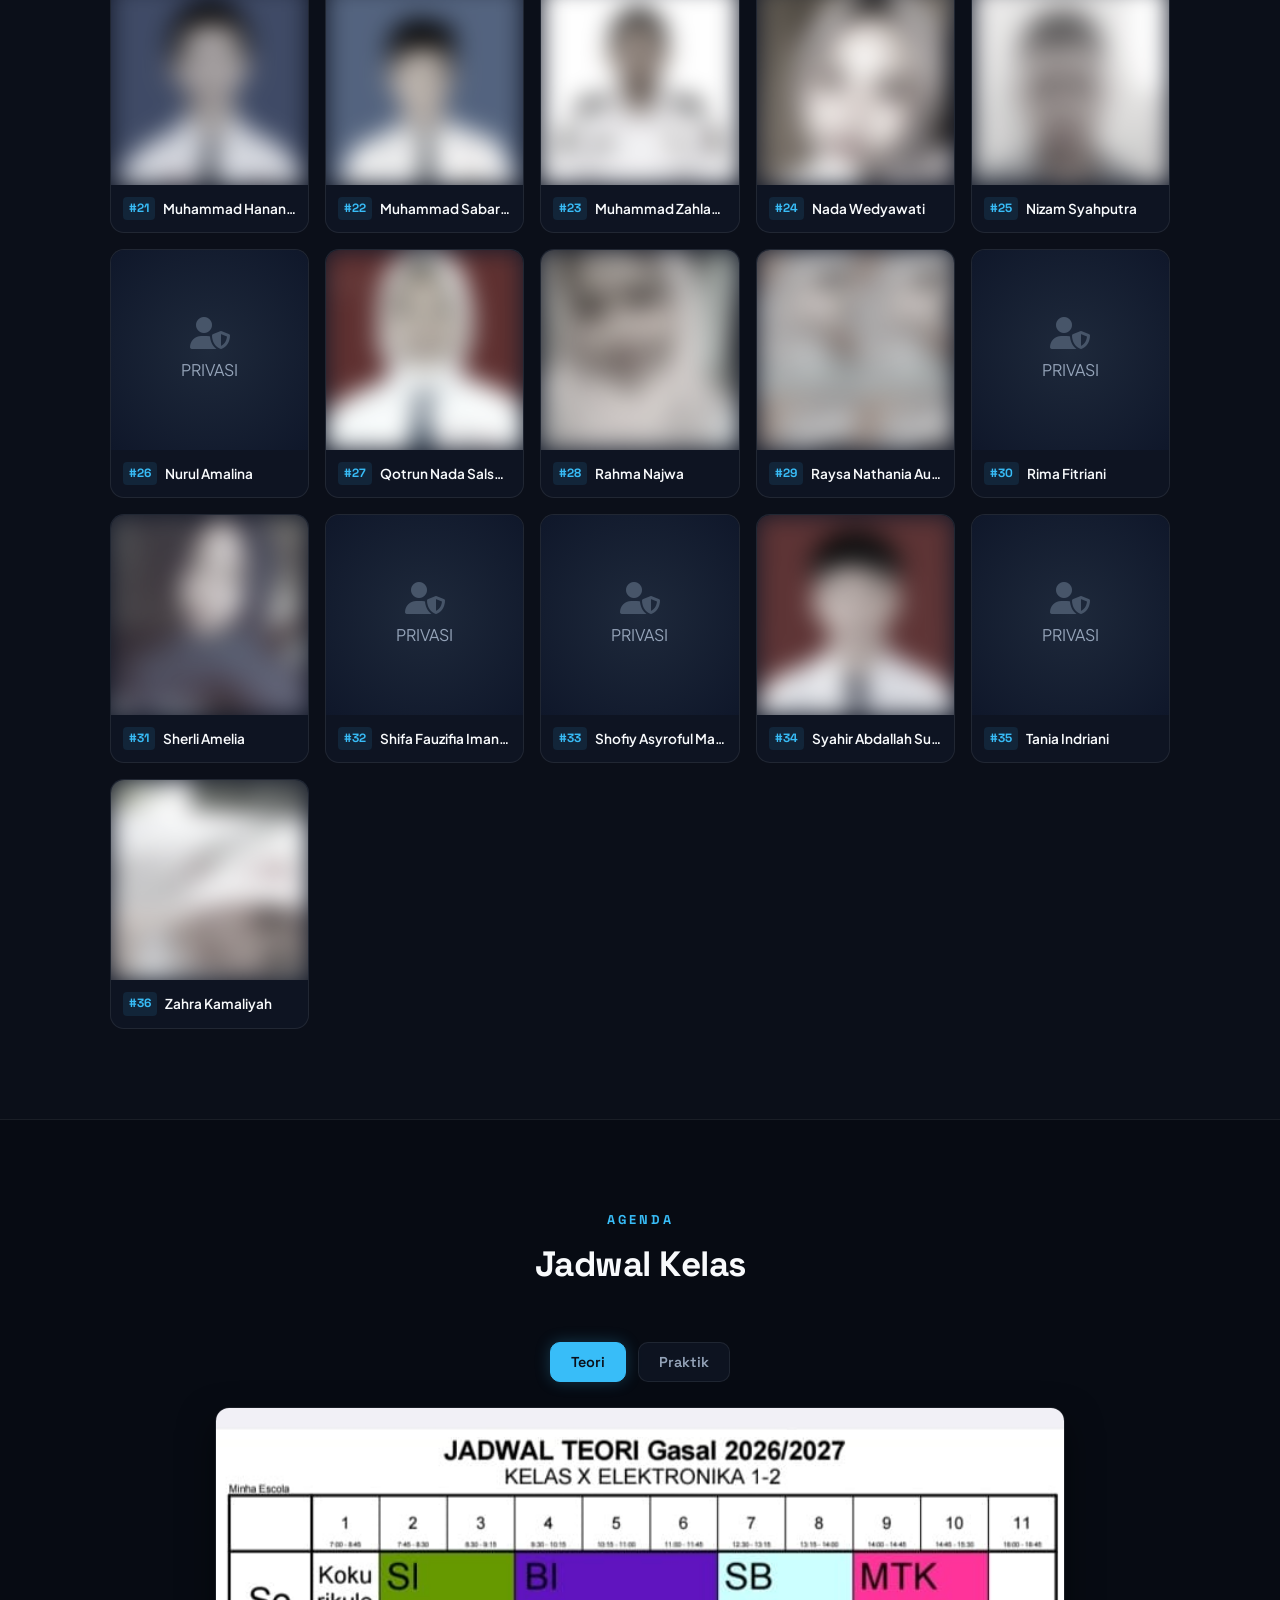
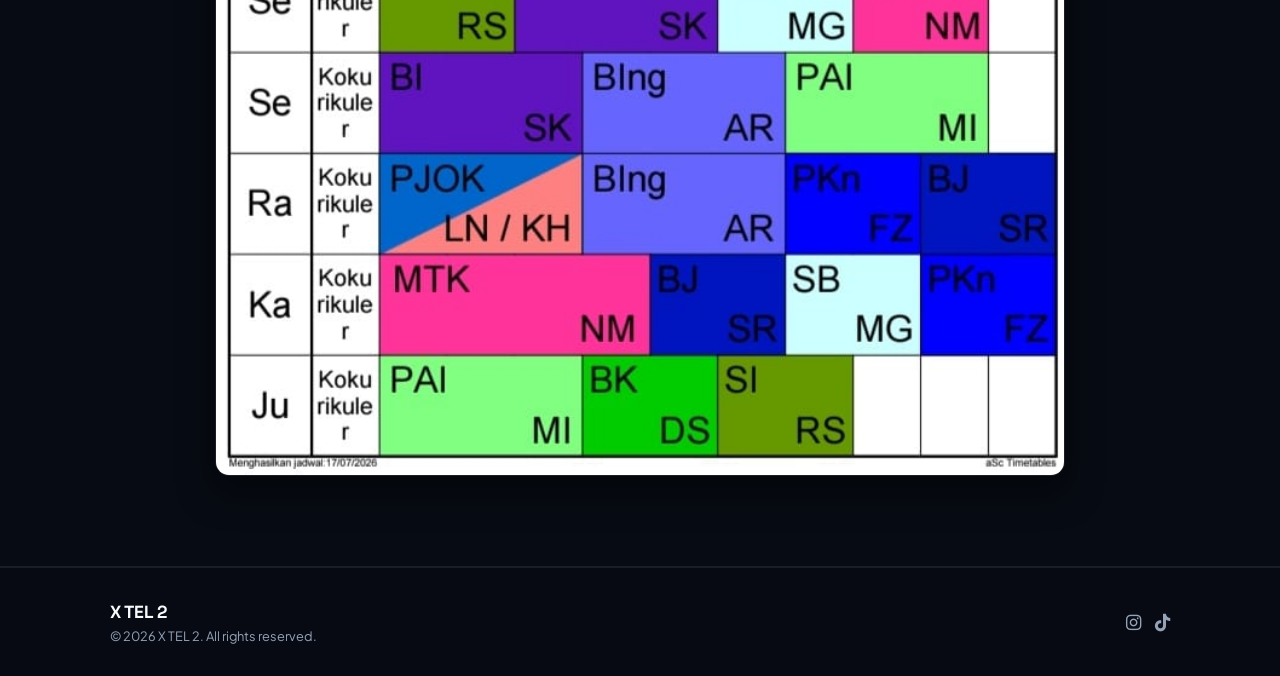
==== commit b15c0a8c: "Add files via upload" ====
--- a/v2.html
+++ b/v2.html
@@ -17,16 +17,16 @@
 </head>
 <body>
 
-<!-- NAVBAR -->
+<!-- NAVBAR DESKTOP -->
 <nav class="navbar">
     <div class="nav-container">
-        <!-- Menggunakan tag span/div dengan id agar tidak bentrok dengan navigasi URL -->
         <div id="logoWish" class="nav-logo" style="cursor: pointer; display: inline-block;">
             <span class="logo-accent">X</span> TEL 2
         </div>
         <ul class="nav-menu">
             <li><a href="#home">Beranda</a></li>
             <li><a href="#about">Tentang</a></li>
+            <li><a href="#gallery">Kenangan</a></li>
             <li><a href="#students">Siswa</a></li>
             <li><a href="#schedule">Jadwal</a></li>
         </ul>
@@ -38,162 +38,362 @@
     </div>
 </nav>
 
-    <!-- HERO SECTION -->
+<!-- HERO SECTION -->
 <section id="home" class="hero">
-    <!-- Elemen Bola Glow Background -->
-    <div class="bg-glow glow-1"></div>
-    <div class="bg-glow glow-2"></div>
+    <!-- Ambient Glow Background Animation -->
+    <div class="ambient-glow glow-1"></div>
+    <div class="ambient-glow glow-2"></div>
+    <div class="ambient-glow glow-3"></div>
+
+    <!-- Pattern Grid Tech -->
+    <div class="hero-grid-pattern"></div>
 
     <div class="hero-content">
         <h1 class="hero-title">Merancang <span class="gradient-text">Masa Depan</span></h1>
-        <p class="hero-subtitle">X TEL 2 - Solidaritas Tanpa Batas, Berkarya Tanpa Henti.</p>
+        <p class="hero-subtitle">X TEL 2 — Solidaritas Tanpa Batas, Berkarya Tanpa Henti.</p>
         
+        <!-- Realtime Info Banner -->
+        <div class="realtime-banner">
+            <div class="rt-item">
+                <i class="fa-solid fa-calendar-day"></i>
+                <div>
+                    <small>Hari & Tanggal</small>
+                    <strong id="rt-date">Memuat tanggal...</strong>
+                </div>
+            </div>
+            <div class="rt-divider"></div>
+            <div class="rt-item">
+                <i class="fa-solid fa-bell"></i>
+                <div>
+                    <small>Status Kelas</small>
+                    <strong id="rt-status">Memuat status...</strong>
+                </div>
+            </div>
+        </div>
+
         <div class="hero-buttons">
             <a href="#students" class="btn btn-primary"><i class="fa-solid fa-users"></i> Anggota Kelas</a>
             <a href="#schedule" class="btn btn-outline"><i class="fa-solid fa-calendar"></i> Jadwal</a>
         </div>
     </div>
-</section>
-
-    <!-- TENTANG / WALI KELAS -->
-    <section id="about" class="section dark-bg">
-        <div class="container">
-            <div class="teacher-card minimalist">
-                <div class="teacher-img">
-                    <img src="bumah.jpg" alt="Wali Kelas">
-                </div>
-                <div class="teacher-info">
-                    <span class="sub-title">Wali Kelas</span>
-                    <h3>Mahmudah Novi S.Pd, M.Pd</h3>
-                    <p class="teacher-quote">"Masa depan milik mereka yang menyiapkan hari ini. Belajarlah dengan hati."</p>
-                </div>
-            </div>
-        </div>
-    </section>
-
-    <!-- ANGGOTA SISWA -->
-    <section id="students" class="section">
-        <div class="container">
-            <div class="section-header">
-                <span class="sub-title">Database</span>
-                <h2 class="main-title">36 Siswa</h2>
-            </div>
-
-            <div class="students-grid">
-                <!-- SISWA 01 -->
-                <div class="student-card">
-                    <div class="student-img-box">
-                        <img src="21.jpg" alt="Muhammad Hisyam Arza">
-                        <span class="role-tag leader">Ketua</span>
-                    </div>
-                    <div class="student-details">
-                        <span class="student-no">#01</span>
-                        <h4>Muhammad Hisyam Arza</h4>
-                    </div>
-                </div>
-
-                <!-- SISWA 02 -->
-                <div class="student-card">
-                    <div class="student-img-box">
-                        <img src="3.jpg" alt="Ahmad Syarifudin">
-                        <span class="role-tag">Wakil</span>
-                    </div>
-                    <div class="student-details">
-                        <span class="student-no">#02</span>
-                        <h4>Ahmad Syarifudin K</h4>
-                    </div>
-                </div>
-
-                <!-- SISWA 03 s/d 36 (Dibuat Lengkap untuk Kamu Tinggal Edit Nama/Foto) -->
-                <div class="student-card"><div class="student-img-box"><img src="2.jpg" alt="Agung Ibnu Hale"></div><div class="student-details"><span class="student-no">#03</span><h4>Agung Ibnu Hale</h4></div></div>
-                <div class="student-card"><div class="student-img-box privacy-box"><i class="fa-solid fa-user-shield privacy-icon"></i><span>PRIVASI</span></div><div class="student-details"><span class="student-no">#04</span><h4>Adinda Resti R</h4></div></div>
-                <div class="student-card"><div class="student-img-box"><img src="4.jpg" alt="Siswa"></div><div class="student-details"><span class="student-no">#05</span><h4>Aisyah Safitri</h4></div></div>
-                <div class="student-card"><div class="student-img-box privacy-box"><i class="fa-solid fa-user-shield privacy-icon"></i><span>PRIVASI</span></div><div class="student-details"><span class="student-no">#06</span><h4>Alfi Rizqi Hana</h4></div></div>
-                <div class="student-card"><div class="student-img-box"><img src="6.jpg" alt="Siswa"></div><div class="student-details"><span class="student-no">#07</span><h4>Arini Silka Qunati</h4></div></div>
-                <div class="student-card"><div class="student-img-box"><img src="7.jpg" alt="Siswa"></div><div class="student-details"><span class="student-no">#08</span><h4>Bagus Prastyo</h4></div></div>
-                <div class="student-card"><div class="student-img-box"><img src="8.jpg" alt="Siswa"></div><div class="student-details"><span class="student-no">#09</span><h4>Cindy Aulia Rizqi</h4></div></div>
-                <div class="student-card"><div class="student-img-box privacy-box"><i class="fa-solid fa-user-shield privacy-icon"></i><span>PRIVASI</span></div><div class="student-details"><span class="student-no">#10</span><h4>Devinka Nia Cipta</h4></div></div>
-                
-                <div class="student-card"><div class="student-img-box"><img src="10.jpg" alt="Siswa"></div><div class="student-details"><span class="student-no">#11</span><h4>Diva Maishaluna Amasi</h4></div></div>
-                <div class="student-card"><div class="student-img-box privacy-box"><i class="fa-solid fa-user-shield privacy-icon"></i><span>PRIVASI</span></div><div class="student-details"><span class="student-no">#12</span><h4>Fajar Sodik Rhamadhani</h4></div></div>
-                <div class="student-card"><div class="student-img-box"><img src="12.jpg" alt="Siswa"></div><div class="student-details"><span class="student-no">#13</span><h4>Fany Anastasya Putri</h4></div></div>
-                <div class="student-card"><div class="student-img-box"><img src="13.jpg" alt="Siswa"></div><div class="student-details"><span class="student-no">#14</span><h4>Faqih Hadiyan</h4></div></div>
-                <div class="student-card"><div class="student-img-box"><img src="14.jpg" alt="Siswa"></div><div class="student-details"><span class="student-no">#15</span><h4>Fika Ismatul Riska</h4></div></div>
-                <div class="student-card"><div class="student-img-box privacy-box"><i class="fa-solid fa-user-shield privacy-icon"></i><span>PRIVASI</span></div><div class="student-details"><span class="student-no">#16</span><h4>Halimah</h4></div></div>
-                <div class="student-card"><div class="student-img-box"><img src="16.png" alt="Siswa"></div><div class="student-details"><span class="student-no">#17</span><h4>Ibrahim Muhammad Attamimi</h4></div></div>
-                <div class="student-card"><div class="student-img-box privacy-box"><i class="fa-solid fa-user-shield privacy-icon"></i><span>PRIVASI</span></div><div class="student-details"><span class="student-no">#18</span><h4>Muhammad Aris Firmansyah</h4></div></div>
-                <div class="student-card"><div class="student-img-box privacy-box"><i class="fa-solid fa-user-shield privacy-icon"></i><span>PRIVASI</span></div><div class="student-details"><span class="student-no">#19</span><h4>Marwa Nursavanah</h4></div></div>
-                <div class="student-card"><div class="student-img-box privacy-box"><i class="fa-solid fa-user-shield privacy-icon"></i><span>PRIVASI</span></div><div class="student-details"><span class="student-no">#20</span><h4>Muhammad Gumilang Alkhadavi</h4></div></div>
-
-                <div class="student-card"><div class="student-img-box"><img src="20.jpg" alt="Siswa"></div><div class="student-details"><span class="student-no">#21</span><h4>MUhammad Hanan Firdaus</h4></div></div>
-                <div class="student-card"><div class="student-img-box"><img src="22.jpg" alt="Siswa"></div><div class="student-details"><span class="student-no">#22</span><h4>Muhammad Sabar Firmansyah</h4></div></div>
-                <div class="student-card"><div class="student-img-box"><img src="23.jpg" alt="Siswa"></div><div class="student-details"><span class="student-no">#23</span><h4>Muhammad Zahlan Fairuz Akrom</h4></div></div>
-                <div class="student-card"><div class="student-img-box"><img src="24.jpg" alt="Siswa"></div><div class="student-details"><span class="student-no">#24</span><h4>Nada Wedyawati</h4></div></div>
-                <div class="student-card"><div class="student-img-box"><img src="25.jpg" alt="Siswa"></div><div class="student-details"><span class="student-no">#25</span><h4>Nizam Syahputra</h4></div></div>
-                <div class="student-card"><div class="student-img-box privacy-box"><i class="fa-solid fa-user-shield privacy-icon"></i><span>PRIVASI</span></div><div class="student-details"><span class="student-no">#26</span><h4>Nurul Amalina</h4></div></div>
-                <div class="student-card"><div class="student-img-box"><img src="27.jpg" alt="Siswa"></div><div class="student-details"><span class="student-no">#27</span><h4>Qotrun Nada Salsabila</h4></div></div>
-                <div class="student-card"><div class="student-img-box"><img src="28.jpg" alt="Siswa"></div><div class="student-details"><span class="student-no">#28</span><h4>Rahma Najwa</h4></div></div>
-                <div class="student-card"><div class="student-img-box"><img src="29.jpg" alt="Siswa"></div><div class="student-details"><span class="student-no">#29</span><h4>Raysa Nathania Aurora</h4></div></div>
-                <div class="student-card"><div class="student-img-box privacy-box"><i class="fa-solid fa-user-shield privacy-icon"></i><span>PRIVASI</span></div><div class="student-details"><span class="student-no">#30</span><h4>Rima Fitriani</h4></div></div>
-
-                <div class="student-card"><div class="student-img-box"><img src="31.jpg" alt="Siswa"></div><div class="student-details"><span class="student-no">#31</span><h4>Sherli Amelia</h4></div></div>
-                <div class="student-card"><div class="student-img-box privacy-box"><i class="fa-solid fa-user-shield privacy-icon"></i><span>PRIVASI</span></div><div class="student-details"><span class="student-no">#32</span><h4>Shifa Fauzifia Imanda</h4></div></div>
-                <div class="student-card"><div class="student-img-box privacy-box"><i class="fa-solid fa-user-shield privacy-icon"></i><span>PRIVASI</span></div><div class="student-details"><span class="student-no">#33</span><h4>Shofiy Asyroful Maulana</h4></div></div>
-                <div class="student-card"><div class="student-img-box"><img src="34.jpg" alt="Siswa"></div><div class="student-details"><span class="student-no">#34</span><h4>Syahir Abdallah Surur</h4></div></div>
-                <div class="student-card"><div class="student-img-box privacy-box"><i class="fa-solid fa-user-shield privacy-icon"></i><span>PRIVASI</span></div><div class="student-details"><span class="student-no">#35</span><h4>Tania Indriani</h4></div></div>
-                <div class="student-card"><div class="student-img-box"><img src="36.jpg" alt="Siswa"></div><div class="student-details"><span class="student-no">#36</span><h4>Zahra Kamaliyah</h4></div></div>
-
-            </div>
-        </div>
-    </section>
-
-    <!-- JADWAL PELAJARAN (GAMBAR) -->
-    <section id="schedule" class="section dark-bg">
-        <div class="container">
-            <div class="section-header">
-                <span class="sub-title">Agenda</span>
-                <h2 class="main-title">Jadwal Kelas</h2>
-            </div>
-
-            <!-- Tab Tombol -->
-            <div class="schedule-tabs">
-                <button class="tab-btn active" onclick="openSchedule(event, 'teori')">Teori</button>
-                <button class="tab-btn" onclick="openSchedule(event, 'praktik')">Praktik</button>
-            </div>
-
-            <!-- Isi Jadwal Gambar -->
-            <div class="schedule-content">
-                <div id="teori" class="tab-content active">
-                    <img src="teori.jpg" alt="Jadwal Teori" class="schedule-img">
-                </div>
-                <div id="praktik" class="tab-content">
-                    <img src="praktik.jpg" alt="Jadwal Praktik" class="schedule-img">
-                </div>
-            </div>
-        </div>
-    </section>
-
-    <!-- FOOTER -->
-    <footer class="footer">
-        <div class="container footer-content">
-            <div class="footer-brand">
-                <h3>X TEL 2</h3>
-                <p>© 2026 X TEL 2. All rights reserved.</p>
-            </div>
-            <div class="footer-socials">
-                <a href="#"><i class="fa-brands fa-instagram"></i></a>
-                <a href="#"><i class="fa-brands fa-tiktok"></i></a>
-            </div>
-        </div>
-    </footer>
-
-    <!-- MODAL FOTO -->
-    <div id="imageModal" class="modal">
-        <span class="modal-close">&times;</span>
-        <img class="modal-content" id="imgFull">
-        <div id="modalCaption"></div>
-    </div>
-
-    <script src="script.js"></script>
+
+    <!-- Gradasi Halus Transition ke Section Bawah -->
+    <div class="hero-bottom-fade"></div>
+</section>
+
+<!-- TENTANG / WALI KELAS -->
+<section id="about" class="section dark-bg">
+    <div class="container">
+        <div class="teacher-card minimalist">
+            <div class="teacher-img">
+                <img src="bumah.jpg" alt="Wali Kelas">
+            </div>
+            <div class="teacher-info">
+                <span class="sub-title">Wali Kelas</span>
+                <h3>Mahmudah Novi S.Pd, M.Pd</h3>
+                <p class="teacher-quote">"Masa depan milik mereka yang menyiapkan hari ini. Belajarlah dengan hati."</p>
+            </div>
+        </div>
+    </div>
+</section>
+
+<!-- DOKUMENTASI & MOMEN FOTO BERSAMA -->
+<section id="gallery" class="section dark-bg">
+    <div class="container">
+        <div class="section-header">
+            <span class="sub-title">Kenangan</span>
+            <h2 class="main-title">Momen Foto Bersama</h2>
+        </div>
+        <div class="gallery-grid">
+            <div class="gallery-card">
+                <img src="maulidnabi.jpg" alt="Momen Bersama 1" class="gallery-img">
+            </div>
+            <div class="gallery-card">
+                <img src="mpls.jpg" alt="Momen Bersama 2" class="gallery-img">
+            </div>
+        </div>
+    </div>
+</section>
+
+<!-- DATABASE SISWA -->
+<section id="students" class="section">
+    <div class="container">
+        <div class="section-header">
+            <span class="sub-title">Database</span>
+            <h2 class="main-title">36 Siswa</h2>
+        </div>
+
+        <!-- Tombol Buka Akses Sandi -->
+        <div class="unlock-wrapper">
+            <button id="unlockBtn" class="btn btn-primary">
+                <i class="fa-solid fa-lock"></i> Masukkan Sandi Profil
+            </button>
+            <span id="lockStatus" class="lock-status"><i class="fa-solid fa-shield-halved"></i> Profil Terkunci</span>
+        </div>
+
+        <!-- Search Bar -->
+        <div class="search-box">
+            <i class="fa-solid fa-magnifying-glass search-icon"></i>
+            <input type="text" id="searchInput" placeholder="Cari nama siswa (misal: Hisyam, Arza, dll)...">
+        </div>
+
+        <!-- Grid Siswa -->
+        <div class="students-grid locked" id="studentsGrid">
+            
+            <div class="student-card" data-name="muhammad hisyam arza ketua kelas">
+                <div class="student-img-box"><img src="21.jpg" alt="Muhammad Hisyam Arza"><span class="role-tag leader">Ketua</span></div>
+                <div class="student-details"><span class="student-no">#01</span><h4>Muhammad Hisyam Arza</h4></div>
+            </div>
+
+            <div class="student-card" data-name="ahmad syarifudin k syarifudin arif wakil">
+                <div class="student-img-box"><img src="3.jpg" alt="Ahmad Syarifudin"><span class="role-tag">Wakil</span></div>
+                <div class="student-details"><span class="student-no">#02</span><h4>Ahmad Syarifudin K</h4></div>
+            </div>
+
+            <div class="student-card" data-name="agung ibnu hale agung ibnu">
+                <div class="student-img-box"><img src="2.jpg" alt="Agung Ibnu Hale"></div>
+                <div class="student-details"><span class="student-no">#03</span><h4>Agung Ibnu Hale</h4></div>
+            </div>
+
+            <div class="student-card" data-name="adinda resti r adinda resti">
+                <div class="student-img-box privacy-box"><i class="fa-solid fa-user-shield privacy-icon"></i><span>PRIVASI</span></div>
+                <div class="student-details"><span class="student-no">#04</span><h4>Adinda Resti R</h4></div>
+            </div>
+
+            <div class="student-card" data-name="aisyah safitri aisyah">
+                <div class="student-img-box"><img src="4.jpg" alt="Siswa"></div>
+                <div class="student-details"><span class="student-no">#05</span><h4>Aisyah Safitri</h4></div>
+            </div>
+
+            <div class="student-card" data-name="alfi rizqi hana alfi hana">
+                <div class="student-img-box privacy-box"><i class="fa-solid fa-user-shield privacy-icon"></i><span>PRIVASI</span></div>
+                <div class="student-details"><span class="student-no">#06</span><h4>Alfi Rizqi Hana</h4></div>
+            </div>
+
+            <div class="student-card" data-name="arini silka qunati arini silka">
+                <div class="student-img-box"><img src="6.jpg" alt="Siswa"></div>
+                <div class="student-details"><span class="student-no">#07</span><h4>Arini Silka Qunati</h4></div>
+            </div>
+
+            <div class="student-card" data-name="bagus prastyo bagus">
+                <div class="student-img-box"><img src="7.jpg" alt="Siswa"></div>
+                <div class="student-details"><span class="student-no">#08</span><h4>Bagus Prastyo</h4></div>
+            </div>
+
+            <div class="student-card" data-name="cindy aulia rizqi cindy aulia">
+                <div class="student-img-box"><img src="8.jpg" alt="Siswa"></div>
+                <div class="student-details"><span class="student-no">#09</span><h4>Cindy Aulia Rizqi</h4></div>
+            </div>
+
+            <div class="student-card" data-name="devinka nia cipta devinka nia">
+                <div class="student-img-box privacy-box"><i class="fa-solid fa-user-shield privacy-icon"></i><span>PRIVASI</span></div>
+                <div class="student-details"><span class="student-no">#10</span><h4>Devinka Nia Cipta</h4></div>
+            </div>
+
+            <div class="student-card" data-name="diva maishaluna amasi diva maisha">
+                <div class="student-img-box"><img src="10.jpg" alt="Siswa"></div>
+                <div class="student-details"><span class="student-no">#11</span><h4>Diva Maishaluna Amasi</h4></div>
+            </div>
+
+            <div class="student-card" data-name="fajar sodik rhamadhani fajar sodik">
+                <div class="student-img-box privacy-box"><i class="fa-solid fa-user-shield privacy-icon"></i><span>PRIVASI</span></div>
+                <div class="student-details"><span class="student-no">#12</span><h4>Fajar Sodik Rhamadhani</h4></div>
+            </div>
+
+            <div class="student-card" data-name="fany anastasya putri fany anastasya">
+                <div class="student-img-box"><img src="12.jpg" alt="Siswa"></div>
+                <div class="student-details"><span class="student-no">#13</span><h4>Fany Anastasya Putri</h4></div>
+            </div>
+
+            <div class="student-card" data-name="faqih hadiyan faqih">
+                <div class="student-img-box"><img src="13.jpg" alt="Siswa"></div>
+                <div class="student-details"><span class="student-no">#14</span><h4>Faqih Hadiyan</h4></div>
+            </div>
+
+            <div class="student-card" data-name="fika ismatul riska fika">
+                <div class="student-img-box"><img src="14.jpg" alt="Siswa"></div>
+                <div class="student-details"><span class="student-no">#15</span><h4>Fika Ismatul Riska</h4></div>
+            </div>
+
+            <div class="student-card" data-name="halimah halimah">
+                <div class="student-img-box privacy-box"><i class="fa-solid fa-user-shield privacy-icon"></i><span>PRIVASI</span></div>
+                <div class="student-details"><span class="student-no">#16</span><h4>Halimah</h4></div>
+            </div>
+
+            <div class="student-card" data-name="ibrahim muhammad attamimi ibrahim baim attamimi">
+                <div class="student-img-box"><img src="16.png" alt="Siswa"></div>
+                <div class="student-details"><span class="student-no">#17</span><h4>Ibrahim Muhammad Attamimi</h4></div>
+            </div>
+
+            <div class="student-card" data-name="muhammad aris firmansyah aris firmansyah">
+                <div class="student-img-box privacy-box"><i class="fa-solid fa-user-shield privacy-icon"></i><span>PRIVASI</span></div>
+                <div class="student-details"><span class="student-no">#18</span><h4>Muhammad Aris Firmansyah</h4></div>
+            </div>
+
+            <div class="student-card" data-name="marwa nursavanah marwa">
+                <div class="student-img-box privacy-box"><i class="fa-solid fa-user-shield privacy-icon"></i><span>PRIVASI</span></div>
+                <div class="student-details"><span class="student-no">#19</span><h4>Marwa Nursavanah</h4></div>
+            </div>
+
+            <div class="student-card" data-name="muhammad gumilang alkhadavi gumi gumilang khadavi">
+                <div class="student-img-box privacy-box"><i class="fa-solid fa-user-shield privacy-icon"></i><span>PRIVASI</span></div>
+                <div class="student-details"><span class="student-no">#20</span><h4>Muhammad Gumilang Alkhadavi</h4></div>
+            </div>
+
+            <div class="student-card" data-name="muhammad hanan firdaus hanan firdaus">
+                <div class="student-img-box"><img src="20.jpg" alt="Siswa"></div>
+                <div class="student-details"><span class="student-no">#21</span><h4>Muhammad Hanan Firdaus</h4></div>
+            </div>
+
+            <div class="student-card" data-name="muhammad sabar firmansyah sabar firmansyah">
+                <div class="student-img-box"><img src="22.jpg" alt="Siswa"></div>
+                <div class="student-details"><span class="student-no">#22</span><h4>Muhammad Sabar Firmansyah</h4></div>
+            </div>
+
+            <div class="student-card" data-name="muhammad zahlan fairuz akrom zahlan fairuz akrom">
+                <div class="student-img-box"><img src="23.jpg" alt="Siswa"></div>
+                <div class="student-details"><span class="student-no">#23</span><h4>Muhammad Zahlan Fairuz Akrom</h4></div>
+            </div>
+
+            <div class="student-card" data-name="nada wedyawati nada">
+                <div class="student-img-box"><img src="24.jpg" alt="Siswa"></div>
+                <div class="student-details"><span class="student-no">#24</span><h4>Nada Wedyawati</h4></div>
+            </div>
+
+            <div class="student-card" data-name="nizam syahputra nizam">
+                <div class="student-img-box"><img src="25.jpg" alt="Siswa"></div>
+                <div class="student-details"><span class="student-no">#25</span><h4>Nizam Syahputra</h4></div>
+            </div>
+
+            <div class="student-card" data-name="nurul amalina nurul amalina">
+                <div class="student-img-box privacy-box"><i class="fa-solid fa-user-shield privacy-icon"></i><span>PRIVASI</span></div>
+                <div class="student-details"><span class="student-no">#26</span><h4>Nurul Amalina</h4></div>
+            </div>
+
+            <div class="student-card" data-name="qotrun nada salsabila nada qotrun">
+                <div class="student-img-box"><img src="27.jpg" alt="Siswa"></div>
+                <div class="student-details"><span class="student-no">#27</span><h4>Qotrun Nada Salsabila</h4></div>
+            </div>
+
+            <div class="student-card" data-name="rahma najwa rahma najwa">
+                <div class="student-img-box"><img src="28.jpg" alt="Siswa"></div>
+                <div class="student-details"><span class="student-no">#28</span><h4>Rahma Najwa</h4></div>
+            </div>
+
+            <div class="student-card" data-name="raysa nathania aurora raysa nathania">
+                <div class="student-img-box"><img src="29.jpg" alt="Siswa"></div>
+                <div class="student-details"><span class="student-no">#29</span><h4>Raysa Nathania Aurora</h4></div>
+            </div>
+
+            <div class="student-card" data-name="rima fitriani rima">
+                <div class="student-img-box privacy-box"><i class="fa-solid fa-user-shield privacy-icon"></i><span>PRIVASI</span></div>
+                <div class="student-details"><span class="student-no">#30</span><h4>Rima Fitriani</h4></div>
+            </div>
+
+            <div class="student-card" data-name="sherli amelia sherli">
+                <div class="student-img-box"><img src="31.jpg" alt="Siswa"></div>
+                <div class="student-details"><span class="student-no">#31</span><h4>Sherli Amelia</h4></div>
+            </div>
+
+            <div class="student-card" data-name="shifa fauzifia imanda shifa imanda">
+                <div class="student-img-box privacy-box"><i class="fa-solid fa-user-shield privacy-icon"></i><span>PRIVASI</span></div>
+                <div class="student-details"><span class="student-no">#32</span><h4>Shifa Fauzifia Imanda</h4></div>
+            </div>
+
+            <div class="student-card" data-name="shofiy asyroful maulana shofiy maulana">
+                <div class="student-img-box privacy-box"><i class="fa-solid fa-user-shield privacy-icon"></i><span>PRIVASI</span></div>
+                <div class="student-details"><span class="student-no">#33</span><h4>Shofiy Asyroful Maulana</h4></div>
+            </div>
+
+            <div class="student-card" data-name="syahir abdallah surur syahir surur">
+                <div class="student-img-box"><img src="34.jpg" alt="Siswa"></div>
+                <div class="student-details"><span class="student-no">#34</span><h4>Syahir Abdallah Surur</h4></div>
+            </div>
+
+            <div class="student-card" data-name="tania indriani tania">
+                <div class="student-img-box privacy-box"><i class="fa-solid fa-user-shield privacy-icon"></i><span>PRIVASI</span></div>
+                <div class="student-details"><span class="student-no">#35</span><h4>Tania Indriani</h4></div>
+            </div>
+
+            <div class="student-card" data-name="zahra kamaliyah zahra">
+                <div class="student-img-box"><img src="36.jpg" alt="Siswa"></div>
+                <div class="student-details"><span class="student-no">#36</span><h4>Zahra Kamaliyah</h4></div>
+            </div>
+
+            <div id="noResult" class="no-result" style="display: none;">
+                <i class="fa-solid fa-user-slash"></i>
+                <p>Siswa tidak ditemukan.</p>
+            </div>
+
+        </div>
+    </div>
+</section>
+
+<!-- JADWAL PELAJARAN -->
+<section id="schedule" class="section dark-bg">
+    <div class="container">
+        <div class="section-header">
+            <span class="sub-title">Agenda</span>
+            <h2 class="main-title">Jadwal Kelas</h2>
+        </div>
+
+        <div class="schedule-tabs">
+            <button class="tab-btn active" onclick="openSchedule(event, 'teori')">Teori</button>
+            <button class="tab-btn" onclick="openSchedule(event, 'praktik')">Praktik</button>
+        </div>
+
+        <div class="schedule-content">
+            <div id="teori" class="tab-content active">
+                <img src="teori.jpg" alt="Jadwal Teori" class="schedule-img">
+            </div>
+            <div id="praktik" class="tab-content">
+                <img src="praktik.jpg" alt="Jadwal Praktik" class="schedule-img">
+            </div>
+        </div>
+    </div>
+</section>
+
+<!-- FOOTER -->
+<footer class="footer">
+    <div class="container footer-content">
+        <div class="footer-brand">
+            <h3>X TEL 2</h3>
+            <p>© 2026 X TEL 2. All rights reserved.</p>
+        </div>
+        <div class="footer-socials">
+            <a href="https://instagram.com" target="_blank" rel="noopener noreferrer"><i class="fa-brands fa-instagram"></i></a>
+            <a href="https://tiktok.com" target="_blank" rel="noopener noreferrer"><i class="fa-brands fa-tiktok"></i></a>
+        </div>
+    </div>
+</footer>
+
+<!-- MODAL LIGHTBOX FOTO -->
+<div id="imageModal" class="modal">
+    <span class="modal-close">&times;</span>
+    <img class="modal-content" id="imgFull">
+    <div id="modalCaption"></div>
+</div>
+
+<!-- BOTTOM NAV BAR KHUSUS HP -->
+<div class="mobile-bottom-nav">
+    <a href="#home" class="mobile-nav-item active">
+        <i class="fa-solid fa-house"></i>
+        <span>Beranda</span>
+    </a>
+    <a href="#about" class="mobile-nav-item">
+        <i class="fa-solid fa-user-tie"></i>
+        <span>Guru</span>
+    </a>
+    <a href="#students" class="mobile-nav-item">
+        <i class="fa-solid fa-users"></i>
+        <span>Siswa</span>
+    </a>
+    <a href="#schedule" class="mobile-nav-item">
+        <i class="fa-solid fa-calendar-days"></i>
+        <span>Jadwal</span>
+    </a>
+</div>
+
+<script src="script.js"></script>
 </body>
 </html>
--- a/style.css
+++ b/style.css
@@ -9,6 +9,7 @@
     --primary-glow: rgba(56, 189, 248, 0.25);
     --accent: #818cf8;
     --gold: #f59e0b;
+    --gold-glow: rgba(245, 158, 11, 0.25);
     --text-main: #f8fafc;
     --text-sub: #94a3b8;
     --border: rgba(255, 255, 255, 0.08);
@@ -33,7 +34,6 @@
     overflow-x: hidden;
 }
 
-/* Custom Scrollbar */
 ::-webkit-scrollbar {
     width: 6px;
 }
@@ -65,7 +65,6 @@
     border-bottom: 1px solid var(--border);
 }
 
-/* Header Section */
 .section-header {
     text-align: center;
     margin-bottom: 50px;
@@ -162,25 +161,110 @@
 }
 
 /* ==========================================
-   3. HERO SECTION
+   3. HERO SECTION (ANIMATED & AMBIENT)
    ========================================== */
 .hero {
-    min-height: 85vh;
+    min-height: 90vh;
     display: flex;
     align-items: center;
     justify-content: center;
-    padding: 120px 20px 60px;
-    background: radial-gradient(circle at 50% 30%, rgba(56, 189, 248, 0.08) 0%, rgba(11, 15, 25, 1) 70%);
+    position: relative;
+    padding: 130px 20px 80px;
+    background: #090d16;
+    overflow: hidden;
 }
 
 .hero-content {
-    max-width: 750px;
+    max-width: 800px;
     text-align: center;
+    position: relative;
+    z-index: 5;
+}
+
+/* Bola Cahaya Ambient Glowing */
+.ambient-glow {
+    position: absolute;
+    border-radius: 50%;
+    filter: blur(120px);
+    opacity: 0.28;
+    pointer-events: none;
+    z-index: 1;
+}
+
+.glow-1 {
+    width: 480px;
+    height: 480px;
+    background: var(--primary);
+    top: 5%;
+    left: 10%;
+    animation: floatGlow1 20s ease-in-out infinite alternate;
+}
+
+.glow-2 {
+    width: 520px;
+    height: 520px;
+    background: #8b5cf6;
+    bottom: 10%;
+    right: 5%;
+    animation: floatGlow2 24s ease-in-out infinite alternate;
+}
+
+.glow-3 {
+    width: 380px;
+    height: 380px;
+    background: var(--gold);
+    top: 35%;
+    left: 45%;
+    animation: floatGlow3 18s ease-in-out infinite alternate;
+}
+
+/* Pattern Grid Tech */
+.hero-grid-pattern {
+    position: absolute;
+    inset: 0;
+    background-image: 
+        linear-gradient(rgba(255, 255, 255, 0.03) 1px, transparent 1px),
+        linear-gradient(90deg, rgba(255, 255, 255, 0.03) 1px, transparent 1px);
+    background-size: 45px 45px;
+    mask-image: radial-gradient(circle at center, black 30%, transparent 80%);
+    -webkit-mask-image: radial-gradient(circle at center, black 30%, transparent 80%);
+    z-index: 2;
+    pointer-events: none;
+}
+
+/* Gradasi Halus ke Bawah */
+.hero-bottom-fade {
+    position: absolute;
+    bottom: 0;
+    left: 0;
+    width: 100%;
+    height: 140px;
+    background: linear-gradient(to bottom, transparent, var(--bg-dark));
+    z-index: 4;
+    pointer-events: none;
+}
+
+@keyframes floatGlow1 {
+    0% { transform: translate(0, 0) scale(1); }
+    50% { transform: translate(70px, 50px) scale(1.15); }
+    100% { transform: translate(-50px, 90px) scale(0.9); }
+}
+
+@keyframes floatGlow2 {
+    0% { transform: translate(0, 0) scale(1); }
+    50% { transform: translate(-90px, -60px) scale(1.2); }
+    100% { transform: translate(60px, -40px) scale(0.95); }
+}
+
+@keyframes floatGlow3 {
+    0% { transform: translate(0, 0) scale(1); opacity: 0.18; }
+    50% { transform: translate(-40px, -50px) scale(1.3); opacity: 0.35; }
+    100% { transform: translate(50px, 30px) scale(0.85); opacity: 0.18; }
 }
 
 .hero-title {
     font-family: var(--font-heading);
-    font-size: clamp(2.2rem, 5vw, 3.8rem);
+    font-size: clamp(2.3rem, 5.5vw, 4rem);
     font-weight: 700;
     line-height: 1.15;
     margin-bottom: 18px;
@@ -196,8 +280,54 @@
 .hero-subtitle {
     font-size: 1.05rem;
     color: var(--text-sub);
-    margin-bottom: 35px;
+    margin-bottom: 30px;
     font-weight: 400;
+}
+
+/* Realtime Banner */
+.realtime-banner {
+    display: flex;
+    align-items: center;
+    justify-content: center;
+    gap: 24px;
+    background: var(--bg-card);
+    border: 1px solid var(--border);
+    backdrop-filter: blur(10px);
+    padding: 14px 24px;
+    border-radius: 16px;
+    margin: 0 auto 35px;
+    width: fit-content;
+    box-shadow: 0 15px 35px rgba(0, 0, 0, 0.4);
+}
+
+.rt-item {
+    display: flex;
+    align-items: center;
+    gap: 10px;
+    text-align: left;
+}
+
+.rt-item i {
+    font-size: 1.3rem;
+    color: var(--primary);
+}
+
+.rt-item small {
+    display: block;
+    font-size: 0.7rem;
+    color: var(--text-sub);
+    text-transform: uppercase;
+}
+
+.rt-item strong {
+    font-size: 0.88rem;
+    color: var(--text-main);
+}
+
+.rt-divider {
+    width: 1px;
+    height: 28px;
+    background: var(--border);
 }
 
 .hero-buttons {
@@ -271,6 +401,7 @@
     height: 100%;
     object-fit: cover;
     object-position: center top;
+    cursor: pointer;
 }
 
 .teacher-info h3 {
@@ -288,12 +419,93 @@
 }
 
 /* ==========================================
-   5. DATABASE SISWA (FOKUS WAJAH AUTOMATIS)
+   5. MOMEN KENANGAN (GALLERY)
    ========================================== */
+.gallery-grid {
+    display: grid;
+    grid-template-columns: repeat(auto-fit, minmax(280px, 1fr));
+    gap: 16px;
+}
+
+.gallery-card {
+    border-radius: 14px;
+    overflow: hidden;
+    border: 1px solid var(--border);
+    height: 220px;
+}
+
+.gallery-img {
+    width: 100%;
+    height: 100%;
+    object-fit: cover;
+    cursor: pointer;
+    transition: transform 0.3s ease;
+}
+
+.gallery-img:hover {
+    transform: scale(1.03);
+}
+
+/* ==========================================
+   6. DATABASE SISWA & UNLOCK
+   ========================================== */
+.unlock-wrapper {
+    display: flex;
+    flex-direction: column;
+    align-items: center;
+    gap: 10px;
+    margin-bottom: 25px;
+}
+
+.lock-status {
+    font-size: 0.8rem;
+    color: var(--text-sub);
+}
+
+.lock-status.unlocked {
+    color: #10b981;
+}
+
+.search-box {
+    position: relative;
+    max-width: 450px;
+    margin: 0 auto 30px auto;
+}
+
+.search-icon {
+    position: absolute;
+    left: 16px;
+    top: 50%;
+    transform: translateY(-50%);
+    color: var(--text-sub);
+}
+
+.search-box input {
+    width: 100%;
+    padding: 12px 16px 12px 45px;
+    background: var(--bg-card);
+    border: 1px solid var(--border);
+    border-radius: 12px;
+    color: var(--text-main);
+    font-size: 0.9rem;
+    outline: none;
+    transition: var(--transition);
+}
+
+.search-box input:focus {
+    border-color: var(--primary);
+    box-shadow: 0 0 15px var(--primary-glow);
+}
+
 .students-grid {
     display: grid;
     grid-template-columns: repeat(auto-fill, minmax(180px, 1fr));
     gap: 16px;
+}
+
+.students-grid.locked .student-card .student-img-box img {
+    filter: blur(12px) grayscale(80%);
+    pointer-events: none;
 }
 
 .student-card {
@@ -319,12 +531,11 @@
     overflow: hidden;
 }
 
-/* Deteksi/Fokus Wajah Otomatis (Trik CSS Position) */
 .student-img-box img {
     width: 100%;
     height: 100%;
     object-fit: cover;
-    object-position: center 20%; /* Memfokuskan potongan ke area wajah/kepala */
+    object-position: center 20%;
     transition: transform 0.4s ease;
     cursor: pointer;
 }
@@ -333,7 +544,7 @@
     transform: scale(1.05);
 }
 
-/* Mode Privasi */
+/* Privacy Box & Shimmer */
 .student-img-box.privacy-box {
     display: flex;
     flex-direction: column;
@@ -342,21 +553,38 @@
     gap: 8px;
     background: radial-gradient(circle, #1e293b 0%, #0f172a 100%);
     color: var(--text-sub);
-}
-
-.student-img-box.privacy-box i {
+    position: relative;
+    overflow: hidden;
+}
+
+.privacy-icon {
     font-size: 2rem;
     color: #475569;
-}
-
-.student-img-box.privacy-box span {
-    font-size: 0.7rem;
-    font-weight: 700;
-    letter-spacing: 1.5px;
-    color: #64748b;
-}
-
-/* Role Tag */
+    animation: shieldPulse 3s infinite ease-in-out;
+}
+
+@keyframes shieldPulse {
+    0%, 100% { transform: scale(1); color: #475569; }
+    50% { transform: scale(1.08); color: var(--primary); }
+}
+
+.student-img-box.privacy-box::after {
+    content: '';
+    position: absolute;
+    top: -50%;
+    left: -150%;
+    width: 100%;
+    height: 200%;
+    background: linear-gradient(60deg, transparent, rgba(255, 255, 255, 0.05), transparent);
+    transform: rotate(25deg);
+    animation: sweepShimmer 6s infinite;
+}
+
+@keyframes sweepShimmer {
+    0% { left: -150%; }
+    30%, 100% { left: 150%; }
+}
+
 .role-tag {
     position: absolute;
     top: 10px;
@@ -402,8 +630,20 @@
     text-overflow: ellipsis;
 }
 
+.no-result {
+    grid-column: 1 / -1;
+    text-align: center;
+    padding: 40px 0;
+    color: var(--text-sub);
+}
+
+.no-result i {
+    font-size: 2rem;
+    margin-bottom: 10px;
+}
+
 /* ==========================================
-   6. JADWAL KELAS (REVISI FOTO HARI/PELAJARAN)
+   7. JADWAL KELAS
    ========================================== */
 .schedule-tabs {
     display: flex;
@@ -441,7 +681,6 @@
     display: flex;
 }
 
-/* Gambar Jadwal Responsif & Rapi */
 .schedule-img {
     width: 100%;
     max-width: 850px;
@@ -458,7 +697,7 @@
 }
 
 /* ==========================================
-   7. FOOTER
+   8. FOOTER
    ========================================== */
 .footer {
     padding: 30px 0;
@@ -501,10 +740,10 @@
 }
 
 /* ==========================================
-   8. MODAL / LIGHTBOX POPUP (APP-STYLE SMOOTH ZOOM)
+   9. MODAL LIGHTBOX FULLSCREEN
    ========================================== */
 .modal {
-    display: flex; /* Gunakan flex secara default tapi kontrol via opacity & pointer-events */
+    display: flex;
     position: fixed;
     z-index: 2000;
     left: 0;
@@ -518,13 +757,12 @@
     justify-content: center;
     flex-direction: column;
     opacity: 0;
-    pointer-events: none; /* Biar gak menghalangi klik pas tersembunyi */
+    pointer-events: none;
     transition: background-color 0.4s cubic-bezier(0.16, 1, 0.3, 1),
                 backdrop-filter 0.4s cubic-bezier(0.16, 1, 0.3, 1),
                 opacity 0.3s ease;
 }
 
-/* Ketiak Modal Aktif/Muncung */
 .modal.show {
     opacity: 1;
     pointer-events: auto;
@@ -533,7 +771,6 @@
     -webkit-backdrop-filter: blur(12px);
 }
 
-/* Gambar Modal dengan Animasi Zoom Ala Aplikasi */
 .modal-content {
     max-width: 90%;
     max-height: 80vh;
@@ -541,21 +778,17 @@
     border: 1px solid var(--border);
     object-fit: contain;
     box-shadow: 0 25px 50px -12px rgba(0, 0, 0, 0.7);
-    
-    /* Efek Animasi Membesar (Scale Up) */
     transform: scale(0.7) translateY(20px);
     opacity: 0;
     transition: transform 0.4s cubic-bezier(0.16, 1, 0.3, 1),
                 opacity 0.3s ease;
 }
 
-/* Saat Modal Tampil, Gambar Membesar Halus ke Ukuran Normal */
 .modal.show .modal-content {
     transform: scale(1) translateY(0);
     opacity: 1;
 }
 
-/* Teks Keterangan Foto */
 #modalCaption {
     margin-top: 16px;
     text-align: center;
@@ -573,7 +806,6 @@
     transform: translateY(0);
 }
 
-/* Tombol Close 'X' */
 .modal-close {
     position: absolute;
     top: 20px;
@@ -590,10 +822,19 @@
     transform: scale(1.1);
 }
 
+/* Bottom Nav Default Hidden di PC */
+.mobile-bottom-nav {
+    display: none;
+}
+
 /* ==========================================
-   9. RESPONSIVE MOBILE
+   10. RESPONSIVE MOBILE
    ========================================== */
 @media (max-width: 768px) {
+    body {
+        padding-bottom: 70px;
+    }
+
     .hamburger {
         display: block;
     }
@@ -615,6 +856,58 @@
         left: 0;
     }
 
+    /* Bottom Navigation Bar */
+    .mobile-bottom-nav {
+        display: flex;
+        justify-content: space-around;
+        align-items: center;
+        position: fixed;
+        bottom: 0;
+        left: 0;
+        width: 100%;
+        height: 65px;
+        background: rgba(9, 13, 22, 0.92);
+        backdrop-filter: blur(16px);
+        -webkit-backdrop-filter: blur(16px);
+        border-top: 1px solid var(--border);
+        z-index: 1000;
+        padding: 0 10px;
+    }
+
+    .mobile-nav-item {
+        display: flex;
+        flex-direction: column;
+        align-items: center;
+        gap: 4px;
+        color: var(--text-sub);
+        text-decoration: none;
+        font-size: 0.72rem;
+        font-weight: 600;
+        transition: var(--transition);
+        width: 25%;
+    }
+
+    .mobile-nav-item i {
+        font-size: 1.15rem;
+    }
+
+    .mobile-nav-item.active,
+    .mobile-nav-item:hover {
+        color: var(--primary);
+    }
+
+    /* Realtime banner di HP */
+    .realtime-banner {
+        flex-direction: column;
+        gap: 10px;
+        padding: 12px 18px;
+    }
+
+    .rt-divider {
+        width: 80%;
+        height: 1px;
+    }
+
     .teacher-card.minimalist {
         flex-direction: column;
         text-align: center;
@@ -629,124 +922,23 @@
         margin-top: 10px;
     }
 
+    /* Grid Siswa 2 Kolom di HP */
     .students-grid {
-        grid-template-columns: repeat(2, 1fr); /* 2 Kolom pas buat layar HP */
-        gap: 12px;
+        grid-template-columns: repeat(2, 1fr) !important;
+        gap: 12px !important;
     }
 
     .student-img-box {
-        height: 170px;
-    }
-}
-
-/* ==========================================
-   ANIMASI MODERN & AESTHETIC (NON-ALAY)
-   ========================================== */
-
-/* 1. Ambient Glow Background Bergerak di Beranda */
-.hero {
-    position: relative;
-    overflow: hidden;
-}
-
-.bg-glow {
-    position: absolute;
-    width: 300px;
-    height: 300px;
-    border-radius: 50%;
-    filter: blur(90px);
-    opacity: 0.15;
-    z-index: 0;
-    pointer-events: none;
-    animation: floatGlow 10s infinite alternate ease-in-out;
-}
-
-.glow-1 {
-    background: var(--primary);
-    top: -50px;
-    left: 10%;
-}
-
-.glow-2 {
-    background: var(--accent);
-    bottom: -50px;
-    right: 10%;
-    animation-delay: -5s;
-}
-
-@keyframes floatGlow {
-    0% {
-        transform: translate(0, 0) scale(1);
-    }
-    100% {
-        transform: translate(30px, 40px) scale(1.15);
-    }
-}
-
-.hero-content {
-    position: relative;
-    z-index: 1;
-}
-
-/* 2. Animasi Pulsing pada Kartu Profil Privasi */
-.privacy-box {
-    position: relative;
-    overflow: hidden;
-}
-
-.privacy-icon {
-    animation: shieldPulse 3s infinite ease-in-out;
-}
-
-@keyframes shieldPulse {
-    0%, 100% {
-        transform: scale(1);
-        color: #475569;
-    }
-    50% {
-        transform: scale(1.08);
-        color: var(--primary);
-    }
-}
-
-/* Shimmer Light Efek Menyapu di Kartu Privasi */
-.privacy-box::after {
-    content: '';
-    position: absolute;
-    top: -50%;
-    left: -150%;
-    width: 100%;
-    height: 200%;
-    background: linear-gradient(
-        60deg,
-        transparent,
-        rgba(255, 255, 255, 0.05),
-        transparent
-    );
-    transform: rotate(25deg);
-    animation: sweepShimmer 6s infinite;
-}
-
-@keyframes sweepShimmer {
-    0% { left: -150%; }
-    30%, 100% { left: 150%; }
-}
-
-/* 3. Smooth Entrance / Fade-in saat Halaman Dimuat */
-.hero-title, .hero-subtitle, .hero-buttons {
-    animation: fadeInUp 0.8s ease forwards;
-}
-
-.hero-subtitle { animation-delay: 0.2s; }
-.hero-buttons { animation-delay: 0.4s; }
-
-@keyframes fadeInUp {
-    from {
-        opacity: 0;
-        transform: translateY(20px);
-    }
-    to {
-        opacity: 1;
-        transform: translateY(0);
+        height: 160px;
+    }
+
+    .schedule-tabs {
+        overflow-x: auto;
+        justify-content: flex-start;
+        padding-bottom: 8px;
+    }
+
+    .tab-btn {
+        flex: 0 0 auto;
     }
 }
